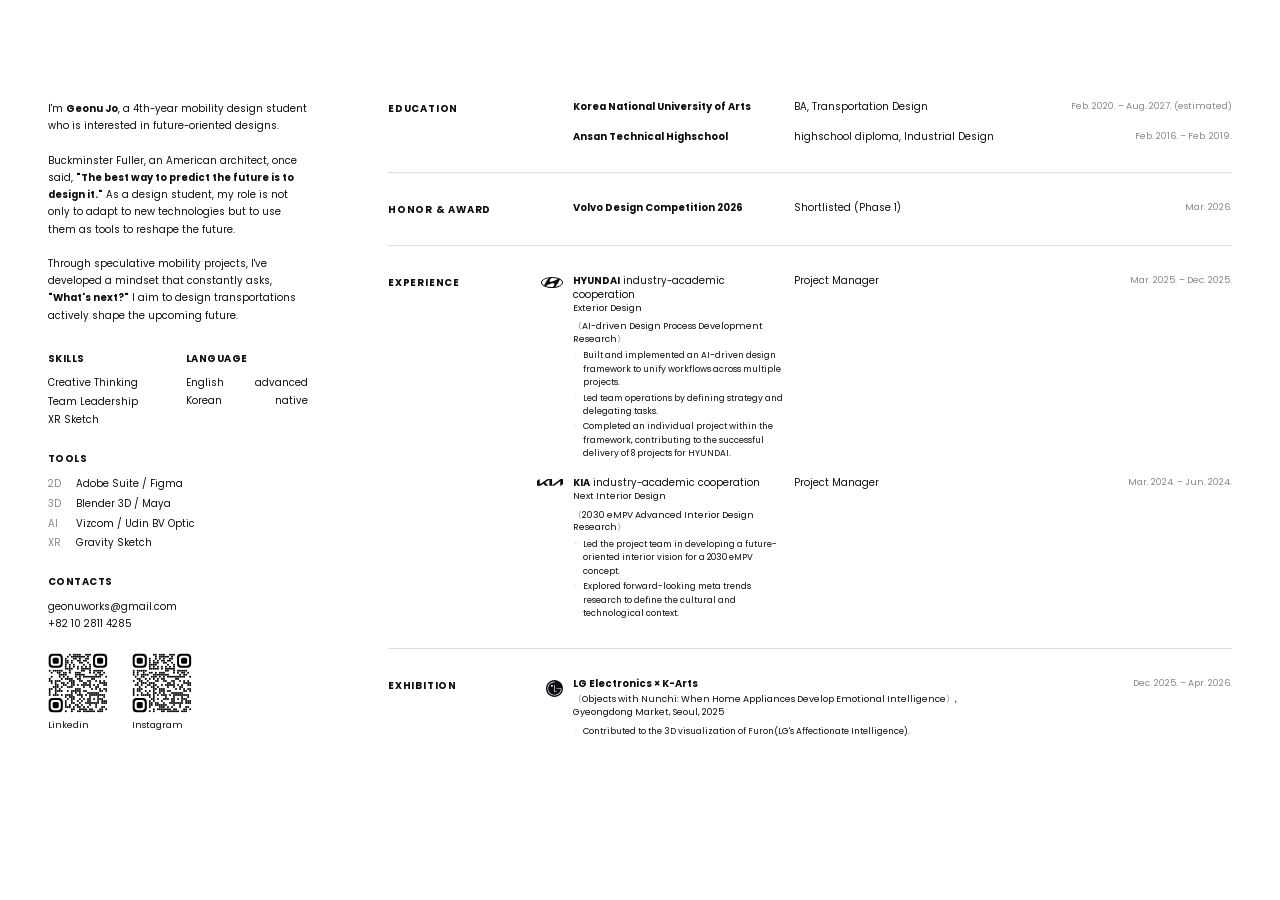
==== about.html @ 4ee17f8f "update" ====
<!DOCTYPE html>
<html lang="en">
<head>
  <meta charset="UTF-8" />
  <meta name="viewport" content="width=device-width, initial-scale=1.0" />
  <title>Geonu Jo — About</title>
  <style>
    @font-face { font-family:'Poppins'; src:url('source/fonts/Poppins-Regular.ttf') format('truetype'); font-weight:400; }
    @font-face { font-family:'Poppins'; src:url('source/fonts/Poppins-Medium.ttf') format('truetype'); font-weight:500; }
    @font-face { font-family:'Poppins'; src:url('source/fonts/Poppins-Bold.ttf') format('truetype'); font-weight:700; }

    *, *::before, *::after { box-sizing:border-box; margin:0; padding:0; }

    /* Responsive base font ─ matches index.html scaling */
    html { font-size: clamp(12px, 0.9vw, 15px); }

    body {
      font-family:'Poppins', sans-serif;
      font-weight:400;
      background:#ffffff;
      color:#0D0D11;
    }

    /* ── BODY LAYOUT ── */
    .body-layout {
      display:grid;
      grid-template-columns: 300px 1fr;
      padding:100px 48px 48px;
    }

    /* ── LEFT COLUMN ── */
    .left-col { padding-right:40px; }

    /* 기준 크기(0.82rem)로 통일 */
    .bio {
      font-size:0.82rem; 
      line-height:1.75;
      color:#0D0D11;
      margin-bottom:28px;
    }
    .bio strong { font-weight:700; }
    .bio em { font-style:normal; font-weight:700; }

    .skills-lang {
      display:grid;
      grid-template-columns:1fr 1fr;
      gap:0 16px;
      margin-bottom:24px;
    }

    /* [좌측 카테고리] 기준 크기(0.82rem)로 통일 */
    .left-section-label {
      font-size:0.82rem;
      font-weight:700;
      letter-spacing:0.05em;
      color:#0D0D11;
      margin-bottom:10px;
    }

    /* [좌측 항목들] 기준 크기(0.82rem)로 통일 */
    .skill-list { list-style:none; display:flex; flex-direction:column; gap:4px; }
    .skill-list li { font-size:0.82rem; color:#0D0D11; line-height:1.5; }

    .lang-list { list-style:none; display:flex; flex-direction:column; gap:4px; }
    .lang-row { display:flex; justify-content:space-between; align-items:baseline; font-size:0.82rem; }
    .lang-row span:first-child { color:#0D0D11; }
    .lang-row span:last-child  { color:#0D0D11; }

    .tools-section { margin-bottom:24px; }
    .tools-grid { display:flex; flex-direction:column; gap:4px; }
    .tools-row { display:grid; grid-template-columns:28px 1fr; font-size:0.82rem; line-height:1.6; }
    .tools-row .tool-key { color:#878788; font-weight:400; }
    .tools-row span:last-child { color:#0D0D11; }

    .contact-section { margin-bottom:20px; }
    .contact-section p { font-size:0.82rem; color:#0D0D11; line-height:1.7; }
    .contact-section a { color:#0D0D11; text-decoration:none; }

    /* QR codes ─ responsive size via em so they scale with font */
    .qr-section { display:flex; gap:24px; margin-top:8px; }
    .qr-item { display:flex; flex-direction:column; align-items:flex-start; gap:6px; }
    .qr-item span { font-size:0.75rem; color:#0D0D11; }
    .qr-item img {
      width: 5rem;
      height: 5rem;
      display:block;
    }

    /* ── RIGHT COLUMN ── */
    .right-col {
      padding-left:40px;
      display:grid;
      grid-template-columns: 140px 40px 1fr 1fr 1fr; 
      column-gap:0;
      align-content:start;
    }

    /* each section spans all 5 cols */
    .cv-section {
      grid-column: 1 / 6;
      display:grid;
      grid-template-columns: subgrid;
      padding:28px 0;
      border-top:1px solid #e0e0e0;
      align-items:start;
      column-gap:10px;
    }
    .cv-section:first-child { padding-top:0; border-top:none; }

    /* [우측 카테고리] 기준 크기(0.82rem)로 통일 */
    .cv-section-label {
      grid-column:1;
      font-size:0.82rem;
      font-weight:700;
      letter-spacing:0.08em;
      color:#0D0D11;
      text-transform:uppercase;
      padding-top:2px;
    }

    /* section body spans cols 2-5 */
    .cv-section-body {
      grid-column: 2 / 6;
      display:grid;
      grid-template-columns: subgrid;
      row-gap:16px;
      align-items:start;
    }

    /* each entry spans all 4 cols of section-body (cols 2-5) */
    .cv-entry,
    .exp-entry,
    .exhibit-entry {
      grid-column: 1 / 5;
      display:grid;
      grid-template-columns: subgrid;
      align-items:start;
    }

    /* col 1 of body (=col 2 page): logo cell, right-aligned, 40px */
    .logo-cell {
      grid-column:1;
      display:flex;
      justify-content:flex-end;
      align-items:flex-start;
      padding-top:3px;
    }
    .logo-cell img { display:block; height:auto; }
    .logo-hyundai { width:1.8rem; }
    .logo-kia     { width:2.2rem; }
    .logo-lg      { width:1.4rem; }

    /* education/award: no logo → empty spacer in col1 */
    .cv-entry-spacer { grid-column:1; }

    /* col 2 of body (=col 3 page): institution/name */
    .cv-entry-body { grid-column:2; }
    .exp-body      { grid-column:2; }
    .exhibit-entry .exhibit-body { grid-column:2 / 4; }
    
    /* EDUCATION 및 AWARD 기관명 크기 기준(0.82rem) 통일 */
    .cv-entry-institution { font-size:0.82rem; font-weight:700; color:#0D0D11; line-height:1.4; }

    /* col 3 of body (=col 4 page): role/result */
    .cv-entry-col3 { grid-column:3; }
    /* 전공 및 수상내역 역할 크기 기준(0.82rem) 통일 */
    .cv-entry-role { grid-column:3; font-size:0.82rem; font-weight:400; color:#0D0D11; }

    /* col 4 of body (=col 5 page): date, right-aligned ─ 기존 유지 */
    .cv-entry-date { grid-column:4; font-size:0.75rem; color:#878788; text-align:right; white-space:nowrap; }

    /* HYUNDAI, KIA 타이틀 영역 크기 기존(0.82rem) 유지 */
    .exp-org { font-size:0.82rem; font-weight:400; color:#0D0D11; line-height:1.4; }
    
    /* 프로젝트 상세 정보 및 불릿 크기 원본 그대로 고정 (0.75rem, 0.72rem) */
    .exp-org .sub     { font-weight:400; font-size:0.75rem; color:#0D0D11; display:block; }
    .exp-org .project { font-size:0.75rem; font-weight:400; color:#0D0D11; display:block; margin-top:6px; }

    .exp-bullets { margin-top:4px; list-style:none; display:flex; flex-direction:column; gap:2px; }
    .exp-bullets li {
      font-size:0.72rem; color:#0D0D11; line-height:1.55;
      padding-left:10px; position:relative;
    }
    .exp-bullets li::before { content:'·'; position:absolute; left:2px; color:#878788; }

    /* Exhibition: 타이틀 및 기존 불릿 크기 원본 그대로 고정 */
    .exhibit-body .title    { font-size:0.82rem; font-weight:700; color:#0D0D11; }
    .exhibit-body .subtitle { font-size:0.75rem; color:#0D0D11; margin-top:2px; }
    .exhibit-body .bullet {
      font-size:0.72rem; color:#0D0D11; margin-top:6px;
      padding-left:10px; position:relative; line-height:1.55;
    }
    .exhibit-body .bullet::before { content:'·'; position:absolute; left:2px; color:#878788; }


    /* ── 모바일 가로/세로 레이아웃 변형 분기 ── */
    @media (max-width: 768px), (max-width: 915px) and (orientation: landscape) {
      /* ★ 수정: 상단 헤더 공간 확보를 위해 탑 패딩을 120px로 확장 */
      .body-layout {
        display: flex;
        flex-direction: column;
        padding: 120px 24px 40px;
      }
      
      .left-col {
        display: contents; 
      }
      
      .right-col {
        padding-left: 0;
        display: flex;
        flex-direction: column;
      }
      .cv-section {
        display: flex;
        flex-direction: column;
        padding: 20px 0;
        gap: 12px;
      }
      .cv-section-body {
        display: flex;
        flex-direction: column;
        gap: 20px;
      }
      .cv-entry, .exp-entry, .exhibit-entry {
        display: flex;
        flex-direction: column;
        gap: 4px;
        position: relative;
      }
      .logo-cell {
        justify-content: flex-start;
        padding-top: 0;
        margin-bottom: 4px;
      }
      .cv-entry-date {
        position: static;
        text-align: left;
        margin-top: 2px;
      }

      .bio { order: 1; margin-bottom: 24px; }
      .right-col { order: 2; } 
      
      .skills-lang { order: 3; margin-top: 32px; border-top: 1px solid #e0e0e0; padding-top: 24px; }
      .tools-section { order: 4; margin-top: 16px; }
      .contact-section { order: 5; margin-top: 16px; }
      .qr-section { order: 6; margin-top: 8px; margin-bottom: 20px; }
    }
  </style>
</head>
<body>

  <div class="body-layout">

    <aside class="left-col">

      <div class="bio">
        <p>I'm <strong>Geonu Jo</strong>, a 4th-year mobility design student who is interested in future-oriented designs.</p>
        <br>
        <p>Buckminster Fuller, an American architect, once said, <em>"The best way to predict the future is to design it."</em> As a design student, my role is not only to adapt to new technologies but to use them as tools to reshape the future.</p>
        <br>
        <p>Through speculative mobility projects, I've developed a mindset that constantly asks, <em>"What's next?"</em> I aim to design transportations actively shape the upcoming future.</p>
      </div>

      <div class="skills-lang">
        <div>
          <div class="left-section-label">SKILLS</div>
          <ul class="skill-list">
            <li>Creative Thinking</li>
            <li>Team Leadership</li>
            <li>XR Sketch</li>
          </ul>
        </div>
        <div>
          <div class="left-section-label">LANGUAGE</div>
          <ul class="lang-list">
            <li class="lang-row"><span>English</span><span>advanced</span></li>
            <li class="lang-row"><span>Korean</span><span>native</span></li>
          </ul>
        </div>
      </div>

      <div class="tools-section">
        <div class="left-section-label">TOOLS</div>
        <div class="tools-grid">
          <div class="tools-row"><span class="tool-key">2D</span><span>Adobe Suite / Figma</span></div>
          <div class="tools-row"><span class="tool-key">3D</span><span>Blender 3D / Maya</span></div>
          <div class="tools-row"><span class="tool-key">AI</span><span>Vizcom / Udin BV Optic</span></div>
          <div class="tools-row"><span class="tool-key">XR</span><span>Gravity Sketch</span></div>
        </div>
      </div>

      <div class="contact-section">
        <div class="left-section-label">CONTACTS</div>
        <p><a href="mailto:geonuworks@gmail.com">geonuworks@gmail.com</a></p>
        <p>+82 10 2811 4285</p>
      </div>

      <div class="qr-section">
        <div class="qr-item">
          <img src="source/icons/qr_linkedin.svg" alt="LinkedIn QR" />
          <span>Linkedin</span>
        </div>
        <div class="qr-item">
          <img src="source/icons/qr_instagram.svg" alt="Instagram QR" />
          <span>Instagram</span>
        </div>
      </div>

    </aside>

    <main class="right-col">

      <div class="cv-section">
        <div class="cv-section-label">EDUCATION</div>
        <div class="cv-section-body">
          <div class="cv-entry">
            <div class="cv-entry-spacer"></div>
            <div class="cv-entry-body">
              <div class="cv-entry-institution">Korea National University of Arts</div>
            </div>
            <div class="cv-entry-col3" style="font-size:0.82rem;font-weight:400;color:#0D0D11;">BA, Transportation Design</div>
            <div class="cv-entry-date">Feb. 2020. – Aug. 2027. (estimated)</div>
          </div>
          <div class="cv-entry">
            <div class="cv-entry-spacer"></div>
            <div class="cv-entry-body">
              <div class="cv-entry-institution">Ansan Technical Highschool</div>
            </div>
            <div class="cv-entry-col3" style="font-size:0.82rem;font-weight:400;color:#0D0D11;">highschool diploma, Industrial Design</div>
            <div class="cv-entry-date">Feb. 2016. – Feb. 2019.</div>
          </div>
        </div>
      </div>

      <div class="cv-section">
        <div class="cv-section-label">HONOR &amp; AWARD</div>
        <div class="cv-section-body">
          <div class="cv-entry">
            <div class="cv-entry-spacer"></div>
            <div class="cv-entry-body">
              <div class="cv-entry-institution">Volvo Design Competition 2026</div>
            </div>
            <div class="cv-entry-col3" style="font-size:0.82rem;font-weight:400;color:#0D0D11;">Shortlisted (Phase 1)</div>
            <div class="cv-entry-date">Mar. 2026.</div>
          </div>
        </div>
      </div>

      <div class="cv-section">
        <div class="cv-section-label">EXPERIENCE</div>
        <div class="cv-section-body">

          <div class="exp-entry">
            <div class="logo-cell">
              <img class="logo-hyundai" src="source/icons/logo_hyundai.svg" alt="Hyundai" />
            </div>
            <div class="exp-body">
              <div class="exp-org">
                <strong>HYUNDAI</strong> industry-academic cooperation
                <span class="sub">Exterior Design</span>
                <span class="project">〈AI-driven Design Process Development Research〉</span>
              </div>
              <ul class="exp-bullets">
                <li>Built and implemented an AI-driven design framework to unify workflows across multiple projects.</li>
                <li>Led team operations by defining strategy and delegating tasks.</li>
                <li>Completed an individual project within the framework, contributing to the successful delivery of 8 projects for HYUNDAI.</li>
              </ul>
            </div>
            <div class="cv-entry-role">Project Manager</div>
            <div class="cv-entry-date">Mar. 2025. – Dec. 2025.</div>
          </div>

          <div class="exp-entry">
            <div class="logo-cell">
              <img class="logo-kia" src="source/icons/logo_kia.svg" alt="KIA" />
            </div>
            <div class="exp-body">
              <div class="exp-org">
                <strong>KIA</strong> industry-academic cooperation
                <span class="sub">Next Interior Design</span>
                <span class="project">〈2030 eMPV Advanced Interior Design Research〉</span>
              </div>
              <ul class="exp-bullets">
                <li>Led the project team in developing a future-oriented interior vision for a 2030 eMPV concept.</li>
                <li>Explored forward-looking meta trends research to define the cultural and technological context.</li>
              </ul>
            </div>
            <div class="cv-entry-role">Project Manager</div>
            <div class="cv-entry-date">Mar. 2024. – Jun. 2024.</div>
          </div>

        </div>
      </div>

      <div class="cv-section">
        <div class="cv-section-label">EXHIBITION</div>
        <div class="cv-section-body">
          <div class="exhibit-entry">
            <div class="logo-cell">
              <img class="logo-lg" src="source/icons/logo_lg.svg" alt="LG" />
            </div>
            <div class="exhibit-body">
              <div class="title">LG Electronics × K-Arts</div>
              <div class="subtitle">〈Objects with Nunchi: When Home Appliances Develop Emotional Intelligence〉,<br>Gyeongdong Market, Seoul, 2025</div>
              <div class="bullet">Contributed to the 3D visualization of Furon(LG's Affectionate Intelligence).</div>
            </div>
            <div class="cv-entry-date">Dec. 2025. – Apr. 2026.</div>
          </div>
        </div>
      </div>

    </main>
  </div>

<script>
(function() {
  let wheelAccum = 0, wheelTimer = null;
  const THRESHOLD = 50;
  window.addEventListener('wheel', (e) => {
    if (window.innerWidth <= 768) return; 
    const el = document.documentElement;
    const atTop    = el.scrollTop <= 0;
    const atBottom = el.scrollTop + el.clientHeight >= el.scrollHeight - 4;
    wheelAccum += e.deltaY;
    clearTimeout(wheelTimer);
    wheelTimer = setTimeout(() => { wheelAccum = 0; }, 200);
    if (Math.abs(wheelAccum) < THRESHOLD) return;
    const dir = wheelAccum > 0 ? 1 : -1;
    wheelAccum = 0;
    if (dir < 0 && atTop)    window.parent.postMessage('scroll-up-edge',   '*');
    if (dir > 0 && atBottom) window.parent.postMessage('scroll-down-edge', '*');
  }, { passive: true });
})();
</script>
</body>
</html>
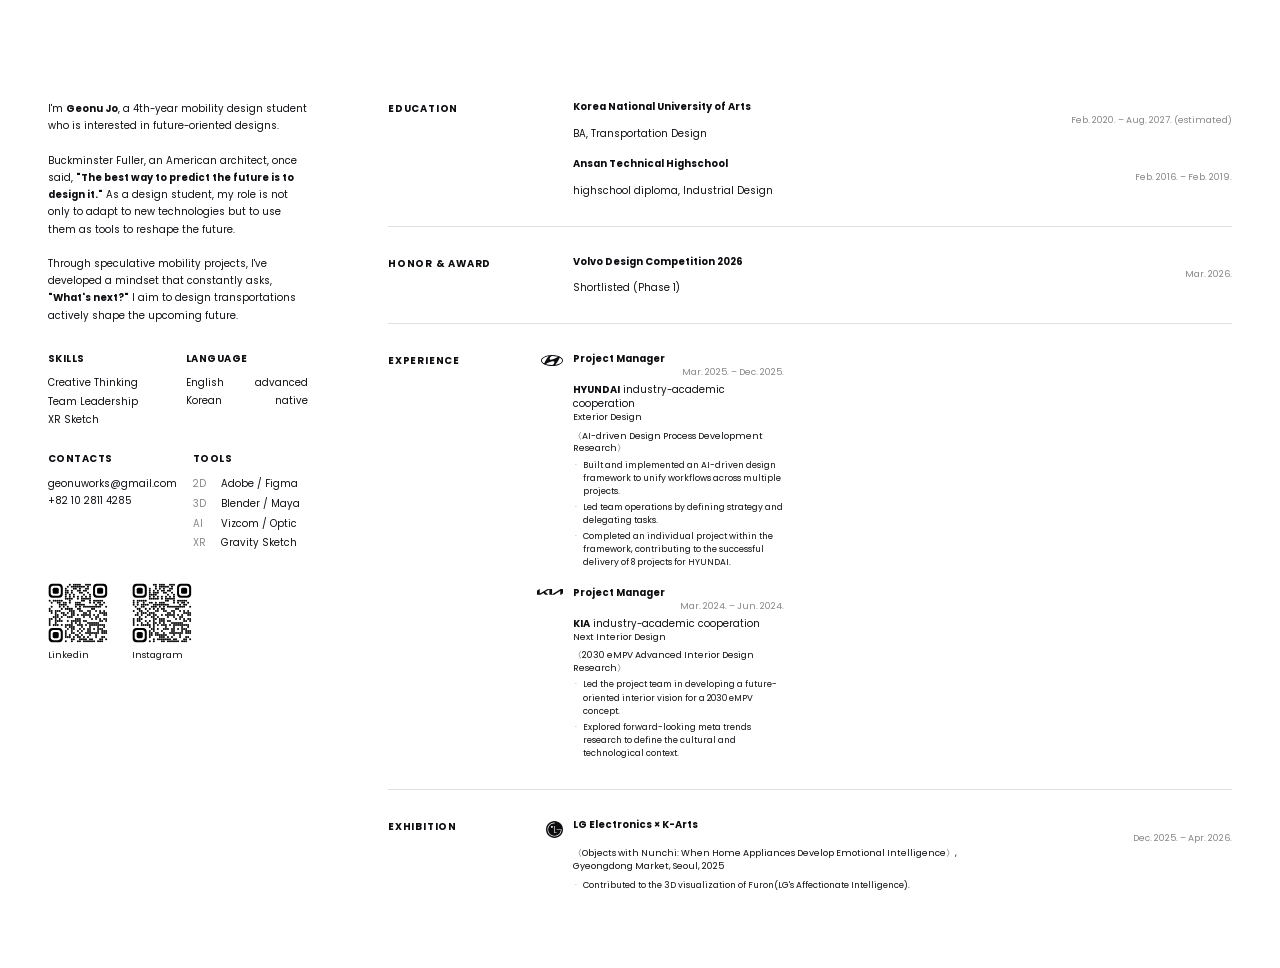
==== commit ae4d25e4: "update" ====
--- a/about.html
+++ b/about.html
@@ -9,10 +9,14 @@
     @font-face { font-family:'Poppins'; src:url('source/fonts/Poppins-Medium.ttf') format('truetype'); font-weight:500; }
     @font-face { font-family:'Poppins'; src:url('source/fonts/Poppins-Bold.ttf') format('truetype'); font-weight:700; }
 
+    /* ★ 가로모드 글씨 크기 이상 현상 방지 (세로모드와 완전히 같게 유지) */
+    html { 
+      font-size: clamp(12px, 0.9vw, 15px); 
+      -webkit-text-size-adjust: 100%;
+      text-size-adjust: 100%;
+    }
+
     *, *::before, *::after { box-sizing:border-box; margin:0; padding:0; }
-
-    /* Responsive base font ─ matches index.html scaling */
-    html { font-size: clamp(12px, 0.9vw, 15px); }
 
     body {
       font-family:'Poppins', sans-serif;
@@ -31,7 +35,6 @@
     /* ── LEFT COLUMN ── */
     .left-col { padding-right:40px; }
 
-    /* 기준 크기(0.82rem)로 통일 */
     .bio {
       font-size:0.82rem; 
       line-height:1.75;
@@ -41,6 +44,7 @@
     .bio strong { font-weight:700; }
     .bio em { font-style:normal; font-weight:700; }
 
+    /* SKILLS & LANGUAGE 디자인 */
     .skills-lang {
       display:grid;
       grid-template-columns:1fr 1fr;
@@ -48,7 +52,13 @@
       margin-bottom:24px;
     }
 
-    /* [좌측 카테고리] 기준 크기(0.82rem)로 통일 */
+    /* ★ 추가: TOOLS & CONTACTS 나란히 배치용 그리드 */
+    .tools-contacts-container {
+      display: grid;
+      grid-template-columns: 1fr 1fr;
+      gap: 0 16px;
+    }
+
     .left-section-label {
       font-size:0.82rem;
       font-weight:700;
@@ -57,14 +67,11 @@
       margin-bottom:10px;
     }
 
-    /* [좌측 항목들] 기준 크기(0.82rem)로 통일 */
     .skill-list { list-style:none; display:flex; flex-direction:column; gap:4px; }
     .skill-list li { font-size:0.82rem; color:#0D0D11; line-height:1.5; }
 
     .lang-list { list-style:none; display:flex; flex-direction:column; gap:4px; }
     .lang-row { display:flex; justify-content:space-between; align-items:baseline; font-size:0.82rem; }
-    .lang-row span:first-child { color:#0D0D11; }
-    .lang-row span:last-child  { color:#0D0D11; }
 
     .tools-section { margin-bottom:24px; }
     .tools-grid { display:flex; flex-direction:column; gap:4px; }
@@ -76,15 +83,10 @@
     .contact-section p { font-size:0.82rem; color:#0D0D11; line-height:1.7; }
     .contact-section a { color:#0D0D11; text-decoration:none; }
 
-    /* QR codes ─ responsive size via em so they scale with font */
     .qr-section { display:flex; gap:24px; margin-top:8px; }
     .qr-item { display:flex; flex-direction:column; align-items:flex-start; gap:6px; }
     .qr-item span { font-size:0.75rem; color:#0D0D11; }
-    .qr-item img {
-      width: 5rem;
-      height: 5rem;
-      display:block;
-    }
+    .qr-item img { width: 5rem; height: 5rem; display:block; }
 
     /* ── RIGHT COLUMN ── */
     .right-col {
@@ -95,7 +97,6 @@
       align-content:start;
     }
 
-    /* each section spans all 5 cols */
     .cv-section {
       grid-column: 1 / 6;
       display:grid;
@@ -107,7 +108,6 @@
     }
     .cv-section:first-child { padding-top:0; border-top:none; }
 
-    /* [우측 카테고리] 기준 크기(0.82rem)로 통일 */
     .cv-section-label {
       grid-column:1;
       font-size:0.82rem;
@@ -118,7 +118,6 @@
       padding-top:2px;
     }
 
-    /* section body spans cols 2-5 */
     .cv-section-body {
       grid-column: 2 / 6;
       display:grid;
@@ -127,7 +126,6 @@
       align-items:start;
     }
 
-    /* each entry spans all 4 cols of section-body (cols 2-5) */
     .cv-entry,
     .exp-entry,
     .exhibit-entry {
@@ -137,7 +135,6 @@
       align-items:start;
     }
 
-    /* col 1 of body (=col 2 page): logo cell, right-aligned, 40px */
     .logo-cell {
       grid-column:1;
       display:flex;
@@ -150,29 +147,19 @@
     .logo-kia     { width:2.2rem; }
     .logo-lg      { width:1.4rem; }
 
-    /* education/award: no logo → empty spacer in col1 */
     .cv-entry-spacer { grid-column:1; }
 
-    /* col 2 of body (=col 3 page): institution/name */
+    /* 각 아이템 내 텍스트 컨테이너 */
     .cv-entry-body { grid-column:2; }
     .exp-body      { grid-column:2; }
     .exhibit-entry .exhibit-body { grid-column:2 / 4; }
     
-    /* EDUCATION 및 AWARD 기관명 크기 기준(0.82rem) 통일 */
     .cv-entry-institution { font-size:0.82rem; font-weight:700; color:#0D0D11; line-height:1.4; }
-
-    /* col 3 of body (=col 4 page): role/result */
     .cv-entry-col3 { grid-column:3; }
-    /* 전공 및 수상내역 역할 크기 기준(0.82rem) 통일 */
     .cv-entry-role { grid-column:3; font-size:0.82rem; font-weight:400; color:#0D0D11; }
-
-    /* col 4 of body (=col 5 page): date, right-aligned ─ 기존 유지 */
     .cv-entry-date { grid-column:4; font-size:0.75rem; color:#878788; text-align:right; white-space:nowrap; }
 
-    /* HYUNDAI, KIA 타이틀 영역 크기 기존(0.82rem) 유지 */
     .exp-org { font-size:0.82rem; font-weight:400; color:#0D0D11; line-height:1.4; }
-    
-    /* 프로젝트 상세 정보 및 불릿 크기 원본 그대로 고정 (0.75rem, 0.72rem) */
     .exp-org .sub     { font-weight:400; font-size:0.75rem; color:#0D0D11; display:block; }
     .exp-org .project { font-size:0.75rem; font-weight:400; color:#0D0D11; display:block; margin-top:6px; }
 
@@ -183,7 +170,6 @@
     }
     .exp-bullets li::before { content:'·'; position:absolute; left:2px; color:#878788; }
 
-    /* Exhibition: 타이틀 및 기존 불릿 크기 원본 그대로 고정 */
     .exhibit-body .title    { font-size:0.82rem; font-weight:700; color:#0D0D11; }
     .exhibit-body .subtitle { font-size:0.75rem; color:#0D0D11; margin-top:2px; }
     .exhibit-body .bullet {
@@ -192,10 +178,10 @@
     }
     .exhibit-body .bullet::before { content:'·'; position:absolute; left:2px; color:#878788; }
 
-
-    /* ── 모바일 가로/세로 레이아웃 변형 분기 ── */
+    /* ═══════════════════════════════
+       📱 모바일 공통 최적화 레이아웃
+    ═══════════════════════════════ */
     @media (max-width: 768px), (max-width: 915px) and (orientation: landscape) {
-      /* ★ 수정: 상단 헤더 공간 확보를 위해 탑 패딩을 120px로 확장 */
       .body-layout {
         display: flex;
         flex-direction: column;
@@ -211,41 +197,79 @@
         display: flex;
         flex-direction: column;
       }
+      
       .cv-section {
         display: flex;
         flex-direction: column;
         padding: 20px 0;
         gap: 12px;
       }
+      
       .cv-section-body {
         display: flex;
         flex-direction: column;
-        gap: 20px;
-      }
+        gap: 24px;
+      }
+
+      /* ★ 요구사항 반영: 모바일에서 정보 헤더 타이틀들을 2단 분할 구조로 변환 */
+      .mobile-split-header {
+        display: flex !important;
+        flex-direction: row !important;
+        justify-content: space-between !important;
+        align-items: baseline !important;
+        width: 100%;
+      }
+      
       .cv-entry, .exp-entry, .exhibit-entry {
         display: flex;
         flex-direction: column;
-        gap: 4px;
+        gap: 6px;
         position: relative;
-      }
+        width: 100%;
+      }
+
       .logo-cell {
         justify-content: flex-start;
         padding-top: 0;
-        margin-bottom: 4px;
-      }
+        margin-bottom: 0px;
+      }
+
+      /* 우측 정렬 날짜 스타일 지정 */
       .cv-entry-date {
         position: static;
-        text-align: left;
-        margin-top: 2px;
-      }
-
+        text-align: right;
+        font-size: 0.75rem;
+        color: #878788;
+        white-space: nowrap;
+      }
+
+      /* 모바일 전용 순서 정렬 */
       .bio { order: 1; margin-bottom: 24px; }
       .right-col { order: 2; } 
       
-      .skills-lang { order: 3; margin-top: 32px; border-top: 1px solid #e0e0e0; padding-top: 24px; }
-      .tools-section { order: 4; margin-top: 16px; }
-      .contact-section { order: 5; margin-top: 16px; }
-      .qr-section { order: 6; margin-top: 8px; margin-bottom: 20px; }
+      .skills-lang { order: 3; margin-top: 32px; border-top: 1px solid #e0e0e0; padding-top: 24px; margin-bottom: 16px; }
+      
+      /* ★ 요구사항 반영: CONTACTS 좌측, TOOLS 우측 나란히 배치 */
+      .tools-contacts-container { 
+        order: 4; 
+        margin-top: 0px;
+      }
+      .contact-section { order: 1; margin-bottom: 0; }
+      .tools-section { order: 2; margin-bottom: 0; }
+      
+      .qr-section { order: 5; margin-top: 24px; margin-bottom: 20px; }
+    }
+
+    /* ═══════════════════════════════
+       🍏 아이폰 주소창 가림 방지 가로 모드 전용 세부 조정
+    ═══════════════════════════════ */
+    @media (max-width: 915px) and (orientation: landscape) {
+      .body-layout {
+        padding: 96px 24px 40px; /* 가로 모드 시 상단 주소창 밀림 방지 헤더 안전망 확보 */
+        min-height: 100svh; /* 주소창 크기를 제외한 실제 브라우저 가시 영역 맞춤 */
+      }
+      .bio { margin-bottom: 16px; }
+      .cv-section { padding: 14px 0; }
     }
   </style>
 </head>
@@ -281,20 +305,24 @@
         </div>
       </div>
 
-      <div class="tools-section">
-        <div class="left-section-label">TOOLS</div>
-        <div class="tools-grid">
-          <div class="tools-row"><span class="tool-key">2D</span><span>Adobe Suite / Figma</span></div>
-          <div class="tools-row"><span class="tool-key">3D</span><span>Blender 3D / Maya</span></div>
-          <div class="tools-row"><span class="tool-key">AI</span><span>Vizcom / Udin BV Optic</span></div>
-          <div class="tools-row"><span class="tool-key">XR</span><span>Gravity Sketch</span></div>
-        </div>
-      </div>
-
-      <div class="contact-section">
-        <div class="left-section-label">CONTACTS</div>
-        <p><a href="mailto:geonuworks@gmail.com">geonuworks@gmail.com</a></p>
-        <p>+82 10 2811 4285</p>
+      <div class="tools-contacts-container">
+        
+        <div class="contact-section">
+          <div class="left-section-label">CONTACTS</div>
+          <p><a href="mailto:geonuworks@gmail.com">geonuworks@gmail.com</a></p>
+          <p>+82 10 2811 4285</p>
+        </div>
+
+        <div class="tools-section">
+          <div class="left-section-label">TOOLS</div>
+          <div class="tools-grid">
+            <div class="tools-row"><span class="tool-key">2D</span><span>Adobe / Figma</span></div>
+            <div class="tools-row"><span class="tool-key">3D</span><span>Blender / Maya</span></div>
+            <div class="tools-row"><span class="tool-key">AI</span><span>Vizcom / Optic</span></div>
+            <div class="tools-row"><span class="tool-key">XR</span><span>Gravity Sketch</span></div>
+          </div>
+        </div>
+
       </div>
 
       <div class="qr-section">
@@ -315,22 +343,25 @@
       <div class="cv-section">
         <div class="cv-section-label">EDUCATION</div>
         <div class="cv-section-body">
+          
           <div class="cv-entry">
             <div class="cv-entry-spacer"></div>
-            <div class="cv-entry-body">
+            <div class="cv-entry-body mobile-split-header" style="grid-column: 2 / 5;">
               <div class="cv-entry-institution">Korea National University of Arts</div>
-            </div>
-            <div class="cv-entry-col3" style="font-size:0.82rem;font-weight:400;color:#0D0D11;">BA, Transportation Design</div>
-            <div class="cv-entry-date">Feb. 2020. – Aug. 2027. (estimated)</div>
-          </div>
+              <div class="cv-entry-date">Feb. 2020. – Aug. 2027. (estimated)</div>
+            </div>
+            <div class="cv-entry-col3" style="font-size:0.82rem;font-weight:400;color:#0D0D11;grid-column: 2 / 5;">BA, Transportation Design</div>
+          </div>
+
           <div class="cv-entry">
             <div class="cv-entry-spacer"></div>
-            <div class="cv-entry-body">
+            <div class="cv-entry-body mobile-split-header" style="grid-column: 2 / 5;">
               <div class="cv-entry-institution">Ansan Technical Highschool</div>
-            </div>
-            <div class="cv-entry-col3" style="font-size:0.82rem;font-weight:400;color:#0D0D11;">highschool diploma, Industrial Design</div>
-            <div class="cv-entry-date">Feb. 2016. – Feb. 2019.</div>
-          </div>
+              <div class="cv-entry-date">Feb. 2016. – Feb. 2019.</div>
+            </div>
+            <div class="cv-entry-col3" style="font-size:0.82rem;font-weight:400;color:#0D0D11;grid-column: 2 / 5;">highschool diploma, Industrial Design</div>
+          </div>
+
         </div>
       </div>
 
@@ -339,11 +370,11 @@
         <div class="cv-section-body">
           <div class="cv-entry">
             <div class="cv-entry-spacer"></div>
-            <div class="cv-entry-body">
+            <div class="cv-entry-body mobile-split-header" style="grid-column: 2 / 5;">
               <div class="cv-entry-institution">Volvo Design Competition 2026</div>
-            </div>
-            <div class="cv-entry-col3" style="font-size:0.82rem;font-weight:400;color:#0D0D11;">Shortlisted (Phase 1)</div>
-            <div class="cv-entry-date">Mar. 2026.</div>
+              <div class="cv-entry-date">Mar. 2026.</div>
+            </div>
+            <div class="cv-entry-role" style="grid-column: 2 / 5;">Shortlisted (Phase 1)</div>
           </div>
         </div>
       </div>
@@ -357,7 +388,11 @@
               <img class="logo-hyundai" src="source/icons/logo_hyundai.svg" alt="Hyundai" />
             </div>
             <div class="exp-body">
-              <div class="exp-org">
+              <div class="mobile-split-header">
+                <div class="cv-entry-role" style="font-weight:700; color:#0D0D11;">Project Manager</div>
+                <div class="cv-entry-date">Mar. 2025. – Dec. 2025.</div>
+              </div>
+              <div class="exp-org" style="margin-top: 4px;">
                 <strong>HYUNDAI</strong> industry-academic cooperation
                 <span class="sub">Exterior Design</span>
                 <span class="project">〈AI-driven Design Process Development Research〉</span>
@@ -368,8 +403,6 @@
                 <li>Completed an individual project within the framework, contributing to the successful delivery of 8 projects for HYUNDAI.</li>
               </ul>
             </div>
-            <div class="cv-entry-role">Project Manager</div>
-            <div class="cv-entry-date">Mar. 2025. – Dec. 2025.</div>
           </div>
 
           <div class="exp-entry">
@@ -377,7 +410,11 @@
               <img class="logo-kia" src="source/icons/logo_kia.svg" alt="KIA" />
             </div>
             <div class="exp-body">
-              <div class="exp-org">
+              <div class="mobile-split-header">
+                <div class="cv-entry-role" style="font-weight:700; color:#0D0D11;">Project Manager</div>
+                <div class="cv-entry-date">Mar. 2024. – Jun. 2024.</div>
+              </div>
+              <div class="exp-org" style="margin-top: 4px;">
                 <strong>KIA</strong> industry-academic cooperation
                 <span class="sub">Next Interior Design</span>
                 <span class="project">〈2030 eMPV Advanced Interior Design Research〉</span>
@@ -387,8 +424,6 @@
                 <li>Explored forward-looking meta trends research to define the cultural and technological context.</li>
               </ul>
             </div>
-            <div class="cv-entry-role">Project Manager</div>
-            <div class="cv-entry-date">Mar. 2024. – Jun. 2024.</div>
           </div>
 
         </div>
@@ -401,12 +436,14 @@
             <div class="logo-cell">
               <img class="logo-lg" src="source/icons/logo_lg.svg" alt="LG" />
             </div>
-            <div class="exhibit-body">
-              <div class="title">LG Electronics × K-Arts</div>
+            <div class="exhibit-body" style="grid-column: 2 / 5;">
+              <div class="mobile-split-header">
+                <div class="title">LG Electronics × K-Arts</div>
+                <div class="cv-entry-date">Dec. 2025. – Apr. 2026.</div>
+              </div>
               <div class="subtitle">〈Objects with Nunchi: When Home Appliances Develop Emotional Intelligence〉,<br>Gyeongdong Market, Seoul, 2025</div>
               <div class="bullet">Contributed to the 3D visualization of Furon(LG's Affectionate Intelligence).</div>
             </div>
-            <div class="cv-entry-date">Dec. 2025. – Apr. 2026.</div>
           </div>
         </div>
       </div>
@@ -430,7 +467,7 @@
     const dir = wheelAccum > 0 ? 1 : -1;
     wheelAccum = 0;
     if (dir < 0 && atTop)    window.parent.postMessage('scroll-up-edge',   '*');
-    if (dir > 0 && atBottom) window.parent.postMessage('scroll-down-edge', '*');
+    if (dir > 1 && atBottom) window.parent.postMessage('scroll-down-edge', '*');
   }, { passive: true });
 })();
 </script>
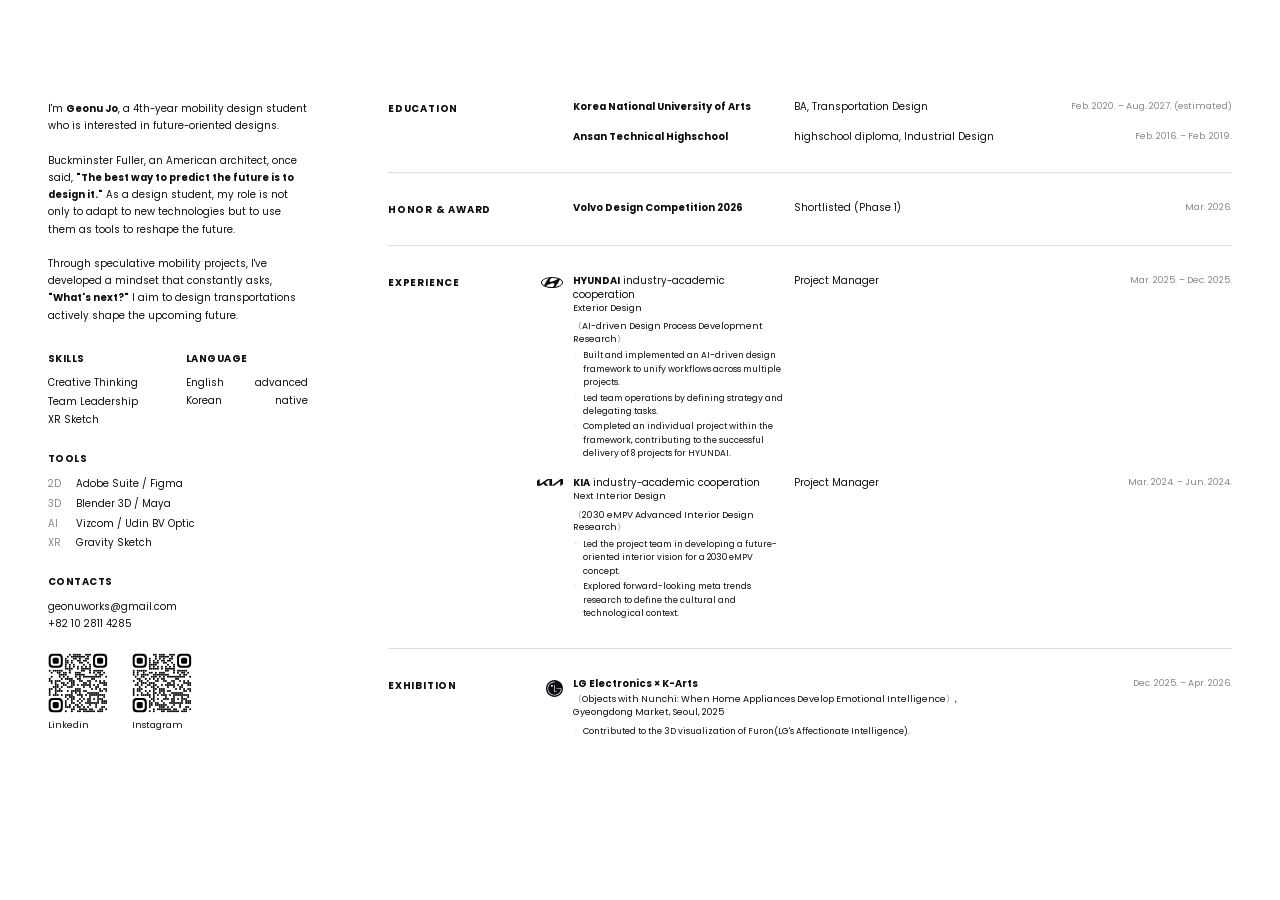
==== commit c180fe00: "update" ====
--- a/about.html
+++ b/about.html
@@ -9,14 +9,14 @@
     @font-face { font-family:'Poppins'; src:url('source/fonts/Poppins-Medium.ttf') format('truetype'); font-weight:500; }
     @font-face { font-family:'Poppins'; src:url('source/fonts/Poppins-Bold.ttf') format('truetype'); font-weight:700; }
 
-    /* ★ 가로모드 글씨 크기 이상 현상 방지 (세로모드와 완전히 같게 유지) */
+    *, *::before, *::after { box-sizing:border-box; margin:0; padding:0; }
+
+    /* Responsive base font ─ matches index.html scaling */
     html { 
       font-size: clamp(12px, 0.9vw, 15px); 
       -webkit-text-size-adjust: 100%;
       text-size-adjust: 100%;
     }
-
-    *, *::before, *::after { box-sizing:border-box; margin:0; padding:0; }
 
     body {
       font-family:'Poppins', sans-serif;
@@ -35,6 +35,7 @@
     /* ── LEFT COLUMN ── */
     .left-col { padding-right:40px; }
 
+    /* 기준 크기(0.82rem)로 통일 */
     .bio {
       font-size:0.82rem; 
       line-height:1.75;
@@ -44,7 +45,6 @@
     .bio strong { font-weight:700; }
     .bio em { font-style:normal; font-weight:700; }
 
-    /* SKILLS & LANGUAGE 디자인 */
     .skills-lang {
       display:grid;
       grid-template-columns:1fr 1fr;
@@ -52,13 +52,7 @@
       margin-bottom:24px;
     }
 
-    /* ★ 추가: TOOLS & CONTACTS 나란히 배치용 그리드 */
-    .tools-contacts-container {
-      display: grid;
-      grid-template-columns: 1fr 1fr;
-      gap: 0 16px;
-    }
-
+    /* [좌측 카테고리] 기준 크기(0.82rem)로 통일 */
     .left-section-label {
       font-size:0.82rem;
       font-weight:700;
@@ -67,11 +61,14 @@
       margin-bottom:10px;
     }
 
+    /* [좌측 항목들] 기준 크기(0.82rem)로 통일 */
     .skill-list { list-style:none; display:flex; flex-direction:column; gap:4px; }
     .skill-list li { font-size:0.82rem; color:#0D0D11; line-height:1.5; }
 
     .lang-list { list-style:none; display:flex; flex-direction:column; gap:4px; }
     .lang-row { display:flex; justify-content:space-between; align-items:baseline; font-size:0.82rem; }
+    .lang-row span:first-child { color:#0D0D11; }
+    .lang-row span:last-child  { color:#0D0D11; }
 
     .tools-section { margin-bottom:24px; }
     .tools-grid { display:flex; flex-direction:column; gap:4px; }
@@ -83,20 +80,26 @@
     .contact-section p { font-size:0.82rem; color:#0D0D11; line-height:1.7; }
     .contact-section a { color:#0D0D11; text-decoration:none; }
 
+    /* QR codes ─ responsive size via em so they scale with font */
     .qr-section { display:flex; gap:24px; margin-top:8px; }
     .qr-item { display:flex; flex-direction:column; align-items:flex-start; gap:6px; }
     .qr-item span { font-size:0.75rem; color:#0D0D11; }
-    .qr-item img { width: 5rem; height: 5rem; display:block; }
+    .qr-item img {
+      width: 5rem;
+      height: 5rem;
+      display:block;
+    }
 
     /* ── RIGHT COLUMN ── */
     .right-col {
       padding-left:40px;
       display:grid;
-      grid-template-columns: 140px 40px 1fr 1fr 1fr; 
+      grid-template-columns: 140px 40px 1fr 1fr 1fr; /* 카테고리 크기에 맞춰 140px로 조절 */
       column-gap:0;
       align-content:start;
     }
 
+    /* each section spans all 5 cols */
     .cv-section {
       grid-column: 1 / 6;
       display:grid;
@@ -108,6 +111,7 @@
     }
     .cv-section:first-child { padding-top:0; border-top:none; }
 
+    /* [우측 카테고리] 기준 크기(0.82rem)로 통일 */
     .cv-section-label {
       grid-column:1;
       font-size:0.82rem;
@@ -118,6 +122,7 @@
       padding-top:2px;
     }
 
+    /* section body spans cols 2-5 */
     .cv-section-body {
       grid-column: 2 / 6;
       display:grid;
@@ -126,6 +131,7 @@
       align-items:start;
     }
 
+    /* each entry spans all 4 cols of section-body (cols 2-5) */
     .cv-entry,
     .exp-entry,
     .exhibit-entry {
@@ -135,6 +141,7 @@
       align-items:start;
     }
 
+    /* col 1 of body (=col 2 page): logo cell, right-aligned, 40px */
     .logo-cell {
       grid-column:1;
       display:flex;
@@ -147,19 +154,29 @@
     .logo-kia     { width:2.2rem; }
     .logo-lg      { width:1.4rem; }
 
+    /* education/award: no logo → empty spacer in col1 */
     .cv-entry-spacer { grid-column:1; }
 
-    /* 각 아이템 내 텍스트 컨테이너 */
+    /* col 2 of body (=col 3 page): institution/name */
     .cv-entry-body { grid-column:2; }
     .exp-body      { grid-column:2; }
     .exhibit-entry .exhibit-body { grid-column:2 / 4; }
     
+    /* EDUCATION 및 AWARD 기관명 크기 기준(0.82rem) 통일 */
     .cv-entry-institution { font-size:0.82rem; font-weight:700; color:#0D0D11; line-height:1.4; }
+
+    /* col 3 of body (=col 4 page): role/result */
     .cv-entry-col3 { grid-column:3; }
+    /* 전공 및 수상내역 역할 크기 기준(0.82rem) 통일 */
     .cv-entry-role { grid-column:3; font-size:0.82rem; font-weight:400; color:#0D0D11; }
+
+    /* col 4 of body (=col 5 page): date, right-aligned ─ 기존 유지 */
     .cv-entry-date { grid-column:4; font-size:0.75rem; color:#878788; text-align:right; white-space:nowrap; }
 
+    /* HYUNDAI, KIA 타이틀 영역 크기 기존(0.82rem) 유지 */
     .exp-org { font-size:0.82rem; font-weight:400; color:#0D0D11; line-height:1.4; }
+    
+    /* ⚠️ 프로젝트 상세 정보 및 불릿 크기 원본 그대로 고정 (0.75rem, 0.72rem) */
     .exp-org .sub     { font-weight:400; font-size:0.75rem; color:#0D0D11; display:block; }
     .exp-org .project { font-size:0.75rem; font-weight:400; color:#0D0D11; display:block; margin-top:6px; }
 
@@ -170,6 +187,8 @@
     }
     .exp-bullets li::before { content:'·'; position:absolute; left:2px; color:#878788; }
 
+    /* Exhibition: 타이틀 및 기존 불릿 크기 원본 그대로 고정 */
+    .exhibit-entry .exhibit-body { grid-column:2/4; }
     .exhibit-body .title    { font-size:0.82rem; font-weight:700; color:#0D0D11; }
     .exhibit-body .subtitle { font-size:0.75rem; color:#0D0D11; margin-top:2px; }
     .exhibit-body .bullet {
@@ -179,97 +198,170 @@
     .exhibit-body .bullet::before { content:'·'; position:absolute; left:2px; color:#878788; }
 
     /* ═══════════════════════════════
-       📱 모바일 공통 최적화 레이아웃
+       📱 모바일 및 가로 모드 최적화 레이아웃 오버라이드
+       (데스크톱 그리드 구조에 절대 오염을 주지 않도록 완벽 분리 격리)
     ═══════════════════════════════ */
     @media (max-width: 768px), (max-width: 915px) and (orientation: landscape) {
       .body-layout {
-        display: flex;
-        flex-direction: column;
-        padding: 120px 24px 40px;
-      }
-      
+        display: flex !important;
+        flex-direction: column !important;
+        padding: 120px 24px 40px !important; /* 상단 헤더 안전 여백 확보 */
+      }
+      
+      /* 모바일 레이아웃 단일 열 유연화 */
+      .left-col, .right-col {
+        padding-right: 0 !important;
+        padding-left: 0 !important;
+        width: 100% !important;
+        display: flex !important;
+        flex-direction: column !important;
+      }
+      
+      .cv-section, .cv-section-body, .cv-entry, .exp-entry, .exhibit-entry {
+        display: flex !important;
+        flex-direction: column !important;
+        width: 100% !important;
+        gap: 8px !important;
+      }
+
+      .cv-section {
+        padding: 20px 0 !important;
+        border-top: 1px solid #e0e0e0 !important;
+      }
+      .cv-section:first-child { border-top: none !important; }
+
+      .logo-cell {
+        justify-content: flex-start !important;
+        padding-top: 0 !important;
+        margin-bottom: 2px !important;
+      }
+
+      /* 💡 유연한 모바일 가로/세로 순서 레이아웃 배치 기법 */
+      .bio { order: 1; margin-bottom: 24px !important; }
+      .right-col { order: 2; }
+      
+      /* 모바일 하단 재배치 타겟 구조 */
+      .skills-lang { 
+        order: 3 !important; 
+        margin-top: 32px !important; 
+        border-top: 1px solid #e0e0e0 !important; 
+        padding-top: 24px !important;
+        margin-bottom: 16px !important;
+      }
+
+      /* CONTACTS(좌측) / TOOLS(우측) 가로 정렬 및 순서 지정 */
+      .tools-section { 
+        order: 5 !important; 
+        width: 50% !important;
+        margin-bottom: 0 !important;
+      }
+      .contact-section { 
+        order: 4 !important; 
+        width: 50% !important;
+        margin-bottom: 0 !important;
+      }
+      
+      /* CONTACTS와 TOOLS를 한 줄에 두기 위한 left-col 하위의 흐름 정돈 */
       .left-col {
-        display: contents; 
-      }
-      
-      .right-col {
-        padding-left: 0;
-        display: flex;
-        flex-direction: column;
-      }
-      
-      .cv-section {
-        display: flex;
-        flex-direction: column;
-        padding: 20px 0;
-        gap: 12px;
-      }
-      
-      .cv-section-body {
-        display: flex;
-        flex-direction: column;
-        gap: 24px;
-      }
-
-      /* ★ 요구사항 반영: 모바일에서 정보 헤더 타이틀들을 2단 분할 구조로 변환 */
-      .mobile-split-header {
         display: flex !important;
-        flex-direction: row !important;
-        justify-content: space-between !important;
-        align-items: baseline !important;
-        width: 100%;
-      }
-      
+        flex-direction: column !important;
+      }
+      
+      /* 임시 가로 정렬 바인딩 컨테이너 가상화 효과 */
+      .left-col {
+        position: relative;
+      }
+      
+      /* 모바일 정렬 상태에서 텍스트 감싸기 우회형 구조 설계 */
+      @media (min-width: 0px) {
+        .skills-lang { display: grid !important; grid-template-columns: 1fr 1fr !important; }
+        /* 접점 연동: CONTACTS를 좌측에, TOOLS를 우측에 나란히 같은 줄 배치 */
+        .contact-section, .tools-section { display: inline-block !important; vertical-align: top; }
+        .contact-section { float: left; width: 50% !important; }
+        .tools-section { float: right; width: 50% !important; padding-left: 16px; }
+        .qr-section { clear: both; order: 6 !important; margin-top: 24px !important; }
+      }
+
+      /* 💡 요구사항: 모바일 타이틀 행 좌우 2단 분할 정렬 구조 변환 */
       .cv-entry, .exp-entry, .exhibit-entry {
-        display: flex;
-        flex-direction: column;
-        gap: 6px;
         position: relative;
-        width: 100%;
-      }
-
-      .logo-cell {
-        justify-content: flex-start;
-        padding-top: 0;
-        margin-bottom: 0px;
-      }
-
-      /* 우측 정렬 날짜 스타일 지정 */
+      }
+
+      /* EDUCATION 가로 정렬 */
+      .cv-section:nth-of-type(1) .cv-entry-body::after {
+        content: '';
+        display: block;
+        clear: both;
+      }
+      
+      /* 텍스트 2단 강제 개행 매핑 */
+      .cv-entry-institution, .exhibit-body .title {
+        display: inline-block !important;
+        float: left;
+        font-size: 0.82rem !important;
+        font-weight: 700 !important;
+      }
       .cv-entry-date {
-        position: static;
-        text-align: right;
-        font-size: 0.75rem;
-        color: #878788;
-        white-space: nowrap;
-      }
-
-      /* 모바일 전용 순서 정렬 */
-      .bio { order: 1; margin-bottom: 24px; }
-      .right-col { order: 2; } 
-      
-      .skills-lang { order: 3; margin-top: 32px; border-top: 1px solid #e0e0e0; padding-top: 24px; margin-bottom: 16px; }
-      
-      /* ★ 요구사항 반영: CONTACTS 좌측, TOOLS 우측 나란히 배치 */
-      .tools-contacts-container { 
-        order: 4; 
-        margin-top: 0px;
-      }
-      .contact-section { order: 1; margin-bottom: 0; }
-      .tools-section { order: 2; margin-bottom: 0; }
-      
-      .qr-section { order: 5; margin-top: 24px; margin-bottom: 20px; }
-    }
-
-    /* ═══════════════════════════════
-       🍏 아이폰 주소창 가림 방지 가로 모드 전용 세부 조정
-    ═══════════════════════════════ */
+        display: inline-block !important;
+        float: right;
+        text-align: right !important;
+        font-size: 0.75rem !important;
+        color: #878788 !important;
+        position: static !important;
+      }
+      .cv-entry-role, .cv-entry-col3 {
+        clear: both;
+        display: block !important;
+        margin-top: 4px !important;
+      }
+
+      /* EXPERIENCE: Project Manager 라인 2단 정렬 */
+      .exp-entry {
+        display: block !important;
+      }
+      .exp-body {
+        display: block !important;
+      }
+      .exp-body::before {
+        content: 'Project Manager';
+        font-size: 0.82rem !important;
+        font-weight: 700 !important;
+        color: #0D0D11;
+        float: left;
+        margin-bottom: 4px;
+      }
+      /* 기존 독립 배치되어 있던 하단 직무 텍스트는 모바일에서 숨김 (상단 라인 결합 완료) */
+      .right-col .cv-section:nth-of-type(3) .cv-entry-role {
+        display: none !important;
+      }
+
+      /* EXHIBITION: LG Electronics × K-Arts 라인 2단 정렬 */
+      .exhibit-body {
+        display: block !important;
+      }
+      .exhibit-body .subtitle {
+        clear: both;
+      }
+
+      /* ★ 요구사항: 한국예술종합학교 날짜 옆 (estimated) 구문 모바일에서 제거 */
+      .cv-section:nth-of-type(1) .cv-entry:nth-of-type(1) .cv-entry-date {
+        font-size: 0px !important;
+        color: transparent !important;
+      }
+      .cv-section:nth-of-type(1) .cv-entry:nth-of-type(1) .cv-entry-date::before {
+        content: 'Feb. 2020. – Aug. 2027.';
+        font-size: 0.75rem !important;
+        color: #878788 !important;
+      }
+    }
+
+    /* 아이폰 가로 모드 뷰포트 맞춤 */
     @media (max-width: 915px) and (orientation: landscape) {
-      .body-layout {
-        padding: 96px 24px 40px; /* 가로 모드 시 상단 주소창 밀림 방지 헤더 안전망 확보 */
-        min-height: 100svh; /* 주소창 크기를 제외한 실제 브라우저 가시 영역 맞춤 */
-      }
-      .bio { margin-bottom: 16px; }
-      .cv-section { padding: 14px 0; }
+      .body-layout { 
+        padding: 96px 24px 40px !important; 
+        min-height: 100svh !important; 
+      }
+      .cv-section { padding: 14px 0 !important; }
     }
   </style>
 </head>
@@ -305,24 +397,20 @@
         </div>
       </div>
 
-      <div class="tools-contacts-container">
-        
-        <div class="contact-section">
-          <div class="left-section-label">CONTACTS</div>
-          <p><a href="mailto:geonuworks@gmail.com">geonuworks@gmail.com</a></p>
-          <p>+82 10 2811 4285</p>
-        </div>
-
-        <div class="tools-section">
-          <div class="left-section-label">TOOLS</div>
-          <div class="tools-grid">
-            <div class="tools-row"><span class="tool-key">2D</span><span>Adobe / Figma</span></div>
-            <div class="tools-row"><span class="tool-key">3D</span><span>Blender / Maya</span></div>
-            <div class="tools-row"><span class="tool-key">AI</span><span>Vizcom / Optic</span></div>
-            <div class="tools-row"><span class="tool-key">XR</span><span>Gravity Sketch</span></div>
-          </div>
-        </div>
-
+      <div class="tools-section">
+        <div class="left-section-label">TOOLS</div>
+        <div class="tools-grid">
+          <div class="tools-row"><span class="tool-key">2D</span><span>Adobe Suite / Figma</span></div>
+          <div class="tools-row"><span class="tool-key">3D</span><span>Blender 3D / Maya</span></div>
+          <div class="tools-row"><span class="tool-key">AI</span><span>Vizcom / Udin BV Optic</span></div>
+          <div class="tools-row"><span class="tool-key">XR</span><span>Gravity Sketch</span></div>
+        </div>
+      </div>
+
+      <div class="contact-section">
+        <div class="left-section-label">CONTACTS</div>
+        <p><a href="mailto:geonuworks@gmail.com">geonuworks@gmail.com</a></p>
+        <p>+82 10 2811 4285</p>
       </div>
 
       <div class="qr-section">
@@ -343,25 +431,22 @@
       <div class="cv-section">
         <div class="cv-section-label">EDUCATION</div>
         <div class="cv-section-body">
-          
           <div class="cv-entry">
             <div class="cv-entry-spacer"></div>
-            <div class="cv-entry-body mobile-split-header" style="grid-column: 2 / 5;">
+            <div class="cv-entry-body">
               <div class="cv-entry-institution">Korea National University of Arts</div>
-              <div class="cv-entry-date">Feb. 2020. – Aug. 2027. (estimated)</div>
-            </div>
-            <div class="cv-entry-col3" style="font-size:0.82rem;font-weight:400;color:#0D0D11;grid-column: 2 / 5;">BA, Transportation Design</div>
+            </div>
+            <div class="cv-entry-col3" style="font-size:0.82rem;font-weight:400;color:#0D0D11;">BA, Transportation Design</div>
+            <div class="cv-entry-date">Feb. 2020. – Aug. 2027. (estimated)</div>
           </div>
-
           <div class="cv-entry">
             <div class="cv-entry-spacer"></div>
-            <div class="cv-entry-body mobile-split-header" style="grid-column: 2 / 5;">
+            <div class="cv-entry-body">
               <div class="cv-entry-institution">Ansan Technical Highschool</div>
-              <div class="cv-entry-date">Feb. 2016. – Feb. 2019.</div>
-            </div>
-            <div class="cv-entry-col3" style="font-size:0.82rem;font-weight:400;color:#0D0D11;grid-column: 2 / 5;">highschool diploma, Industrial Design</div>
+            </div>
+            <div class="cv-entry-col3" style="font-size:0.82rem;font-weight:400;color:#0D0D11;">highschool diploma, Industrial Design</div>
+            <div class="cv-entry-date">Feb. 2016. – Feb. 2019.</div>
           </div>
-
         </div>
       </div>
 
@@ -370,11 +455,11 @@
         <div class="cv-section-body">
           <div class="cv-entry">
             <div class="cv-entry-spacer"></div>
-            <div class="cv-entry-body mobile-split-header" style="grid-column: 2 / 5;">
+            <div class="cv-entry-body">
               <div class="cv-entry-institution">Volvo Design Competition 2026</div>
-              <div class="cv-entry-date">Mar. 2026.</div>
-            </div>
-            <div class="cv-entry-role" style="grid-column: 2 / 5;">Shortlisted (Phase 1)</div>
+            </div>
+            <div class="cv-entry-col3" style="font-size:0.82rem;font-weight:400;color:#0D0D11;">Shortlisted (Phase 1)</div>
+            <div class="cv-entry-date">Mar. 2026.</div>
           </div>
         </div>
       </div>
@@ -388,11 +473,7 @@
               <img class="logo-hyundai" src="source/icons/logo_hyundai.svg" alt="Hyundai" />
             </div>
             <div class="exp-body">
-              <div class="mobile-split-header">
-                <div class="cv-entry-role" style="font-weight:700; color:#0D0D11;">Project Manager</div>
-                <div class="cv-entry-date">Mar. 2025. – Dec. 2025.</div>
-              </div>
-              <div class="exp-org" style="margin-top: 4px;">
+              <div class="exp-org">
                 <strong>HYUNDAI</strong> industry-academic cooperation
                 <span class="sub">Exterior Design</span>
                 <span class="project">〈AI-driven Design Process Development Research〉</span>
@@ -403,6 +484,8 @@
                 <li>Completed an individual project within the framework, contributing to the successful delivery of 8 projects for HYUNDAI.</li>
               </ul>
             </div>
+            <div class="cv-entry-role">Project Manager</div>
+            <div class="cv-entry-date">Mar. 2025. – Dec. 2025.</div>
           </div>
 
           <div class="exp-entry">
@@ -410,11 +493,7 @@
               <img class="logo-kia" src="source/icons/logo_kia.svg" alt="KIA" />
             </div>
             <div class="exp-body">
-              <div class="mobile-split-header">
-                <div class="cv-entry-role" style="font-weight:700; color:#0D0D11;">Project Manager</div>
-                <div class="cv-entry-date">Mar. 2024. – Jun. 2024.</div>
-              </div>
-              <div class="exp-org" style="margin-top: 4px;">
+              <div class="exp-org">
                 <strong>KIA</strong> industry-academic cooperation
                 <span class="sub">Next Interior Design</span>
                 <span class="project">〈2030 eMPV Advanced Interior Design Research〉</span>
@@ -424,6 +503,8 @@
                 <li>Explored forward-looking meta trends research to define the cultural and technological context.</li>
               </ul>
             </div>
+            <div class="cv-entry-role">Project Manager</div>
+            <div class="cv-entry-date">Mar. 2024. – Jun. 2024.</div>
           </div>
 
         </div>
@@ -436,14 +517,12 @@
             <div class="logo-cell">
               <img class="logo-lg" src="source/icons/logo_lg.svg" alt="LG" />
             </div>
-            <div class="exhibit-body" style="grid-column: 2 / 5;">
-              <div class="mobile-split-header">
-                <div class="title">LG Electronics × K-Arts</div>
-                <div class="cv-entry-date">Dec. 2025. – Apr. 2026.</div>
-              </div>
+            <div class="exhibit-body">
+              <div class="title">LG Electronics × K-Arts</div>
               <div class="subtitle">〈Objects with Nunchi: When Home Appliances Develop Emotional Intelligence〉,<br>Gyeongdong Market, Seoul, 2025</div>
               <div class="bullet">Contributed to the 3D visualization of Furon(LG's Affectionate Intelligence).</div>
             </div>
+            <div class="cv-entry-date">Dec. 2025. – Apr. 2026.</div>
           </div>
         </div>
       </div>
@@ -467,7 +546,7 @@
     const dir = wheelAccum > 0 ? 1 : -1;
     wheelAccum = 0;
     if (dir < 0 && atTop)    window.parent.postMessage('scroll-up-edge',   '*');
-    if (dir > 1 && atBottom) window.parent.postMessage('scroll-down-edge', '*');
+    if (dir > 0 && atBottom) window.parent.postMessage('scroll-down-edge', '*');
   }, { passive: true });
 })();
 </script>
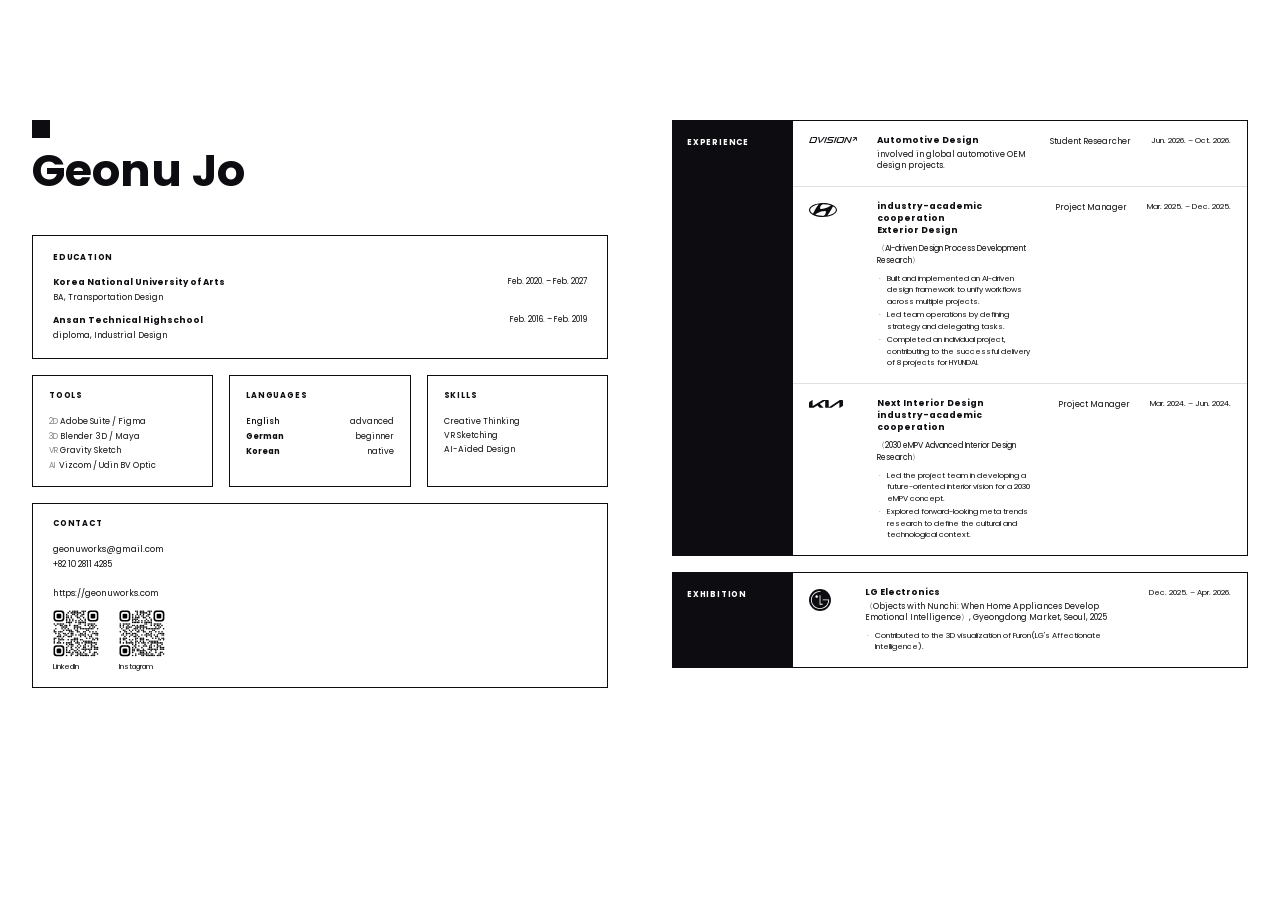
==== commit 495c6691: "Update about.html" ====
--- a/about.html
+++ b/about.html
@@ -11,9 +11,8 @@
 
     *, *::before, *::after { box-sizing:border-box; margin:0; padding:0; }
 
-    /* Responsive base font ─ matches index.html scaling */
-    html { 
-      font-size: clamp(12px, 0.9vw, 15px); 
+    html {
+      font-size: clamp(11px, 0.85vw, 14px);
       -webkit-text-size-adjust: 100%;
       text-size-adjust: 100%;
     }
@@ -23,345 +22,212 @@
       font-weight:400;
       background:#ffffff;
       color:#0D0D11;
-    }
-
-    /* ── BODY LAYOUT ── */
+      min-height:100vh;
+    }
+
     .body-layout {
       display:grid;
-      grid-template-columns: 300px 1fr;
-      padding:100px 48px 48px;
+      grid-template-columns: 1fr 1fr;
+      min-height:100vh;
+      padding-top:80px;
     }
 
     /* ── LEFT COLUMN ── */
-    .left-col { padding-right:40px; }
-
-    /* 기준 크기(0.82rem)로 통일 */
-    .bio {
-      font-size:0.82rem; 
-      line-height:1.75;
+    .left-col {
+      padding:40px 32px 48px;
+      display:flex;
+      flex-direction:column;
+      gap:0;
+    }
+
+    /* Name hero */
+    .name-hero {
+      margin-bottom:40px;
+    }
+    .name-icon {
+      width:18px; height:18px;
+      background:#0D0D11;
+      display:block;
+      margin-bottom:8px;
+    }
+    .name-hero h1 {
+      font-size:clamp(28px, 3.5vw, 52px);
+      font-weight:700;
+      line-height:1.1;
       color:#0D0D11;
-      margin-bottom:28px;
-    }
-    .bio strong { font-weight:700; }
-    .bio em { font-style:normal; font-weight:700; }
-
-    .skills-lang {
+    }
+
+    /* Box sections */
+    .box-section {
+      border:1px solid #0D0D11;
+      padding:16px 20px;
+      margin-bottom:16px;
+    }
+    .box-label {
+      font-size:0.72rem;
+      font-weight:700;
+      letter-spacing:0.1em;
+      color:#0D0D11;
+      margin-bottom:12px;
+    }
+
+    /* EDUCATION in box */
+    .edu-entry {
       display:grid;
-      grid-template-columns:1fr 1fr;
-      gap:0 16px;
-      margin-bottom:24px;
-    }
-
-    /* [좌측 카테고리] 기준 크기(0.82rem)로 통일 */
-    .left-section-label {
-      font-size:0.82rem;
-      font-weight:700;
-      letter-spacing:0.05em;
-      color:#0D0D11;
+      grid-template-columns:1fr auto;
+      gap:2px 16px;
       margin-bottom:10px;
     }
-
-    /* [좌측 항목들] 기준 크기(0.82rem)로 통일 */
-    .skill-list { list-style:none; display:flex; flex-direction:column; gap:4px; }
-    .skill-list li { font-size:0.82rem; color:#0D0D11; line-height:1.5; }
-
-    .lang-list { list-style:none; display:flex; flex-direction:column; gap:4px; }
-    .lang-row { display:flex; justify-content:space-between; align-items:baseline; font-size:0.82rem; }
-    .lang-row span:first-child { color:#0D0D11; }
-    .lang-row span:last-child  { color:#0D0D11; }
-
-    .tools-section { margin-bottom:24px; }
-    .tools-grid { display:flex; flex-direction:column; gap:4px; }
-    .tools-row { display:grid; grid-template-columns:28px 1fr; font-size:0.82rem; line-height:1.6; }
-    .tools-row .tool-key { color:#878788; font-weight:400; }
-    .tools-row span:last-child { color:#0D0D11; }
-
-    .contact-section { margin-bottom:20px; }
-    .contact-section p { font-size:0.82rem; color:#0D0D11; line-height:1.7; }
-    .contact-section a { color:#0D0D11; text-decoration:none; }
-
-    /* QR codes ─ responsive size via em so they scale with font */
-    .qr-section { display:flex; gap:24px; margin-top:8px; }
-    .qr-item { display:flex; flex-direction:column; align-items:flex-start; gap:6px; }
-    .qr-item span { font-size:0.75rem; color:#0D0D11; }
-    .qr-item img {
-      width: 5rem;
-      height: 5rem;
-      display:block;
-    }
+    .edu-entry:last-child { margin-bottom:0; }
+    .edu-name { font-size:0.78rem; font-weight:700; color:#0D0D11; grid-column:1; }
+    .edu-date { font-size:0.72rem; color:#0D0D11; grid-column:2; text-align:right; white-space:nowrap; }
+    .edu-major{ font-size:0.75rem; color:#0D0D11; grid-column:1 / 3; }
+
+    /* TOOLS / LANGUAGES / SKILLS side by side */
+    .tls-row {
+      display:grid;
+      grid-template-columns:1fr 1fr 1fr;
+      gap:16px;
+      margin-bottom:16px;
+    }
+    .tls-box {
+      border:1px solid #0D0D11;
+      padding:14px 16px;
+    }
+    .tls-item { font-size:0.75rem; color:#0D0D11; line-height:1.7; }
+    .tls-item .tls-key { color:#878788; font-size:0.72rem; }
+    .lang-row-item { display:flex; justify-content:space-between; font-size:0.75rem; line-height:1.8; }
+    .lang-row-item span:first-child { font-weight:500; }
+
+    /* CONTACT box */
+    .contact-box {
+      border:1px solid #0D0D11;
+      padding:14px 20px;
+      margin-bottom:16px;
+    }
+    .contact-box p { font-size:0.78rem; line-height:1.7; }
+    .contact-box a { color:#0D0D11; text-decoration:none; }
+    .contact-box .qr-row { display:flex; gap:20px; margin-top:10px; }
+    .qr-item { display:flex; flex-direction:column; align-items:flex-start; gap:4px; }
+    .qr-item img { width:4.2rem; height:4.2rem; display:block; }
+    .qr-item span { font-size:0.68rem; color:#0D0D11; }
 
     /* ── RIGHT COLUMN ── */
     .right-col {
-      padding-left:40px;
+      padding:40px 32px 48px;
+      display:flex;
+      flex-direction:column;
+      gap:0;
+    }
+
+    /* CV section cards */
+    .cv-card {
       display:grid;
-      grid-template-columns: 140px 40px 1fr 1fr 1fr; /* 카테고리 크기에 맞춰 140px로 조절 */
-      column-gap:0;
-      align-content:start;
-    }
-
-    /* each section spans all 5 cols */
-    .cv-section {
-      grid-column: 1 / 6;
+      grid-template-columns:120px 1fr;
+      border:1px solid #0D0D11;
+      margin-bottom:16px;
+      overflow:hidden;
+    }
+
+    .cv-card-label {
+      background:#0D0D11;
+      color:#fff;
+      font-size:0.72rem;
+      font-weight:700;
+      letter-spacing:0.1em;
+      padding:16px 14px;
+      display:flex;
+      align-items:flex-start;
+    }
+
+    .cv-card-body {
+      padding:0;
+      display:flex;
+      flex-direction:column;
+    }
+
+    /* Entry rows inside cards */
+    .cv-row {
       display:grid;
-      grid-template-columns: subgrid;
-      padding:28px 0;
-      border-top:1px solid #e0e0e0;
+      grid-template-columns:auto 1fr auto auto;
+      gap:0 20px;
+      padding:14px 16px;
+      border-bottom:1px solid #e0e0e0;
       align-items:start;
-      column-gap:10px;
-    }
-    .cv-section:first-child { padding-top:0; border-top:none; }
-
-    /* [우측 카테고리] 기준 크기(0.82rem)로 통일 */
-    .cv-section-label {
-      grid-column:1;
-      font-size:0.82rem;
-      font-weight:700;
-      letter-spacing:0.08em;
-      color:#0D0D11;
-      text-transform:uppercase;
+    }
+    .cv-row:last-child { border-bottom:none; }
+
+    .cv-row-logo {
+      width:48px;
+      display:flex;
+      align-items:flex-start;
       padding-top:2px;
     }
-
-    /* section body spans cols 2-5 */
-    .cv-section-body {
-      grid-column: 2 / 6;
-      display:grid;
-      grid-template-columns: subgrid;
-      row-gap:16px;
-      align-items:start;
-    }
-
-    /* each entry spans all 4 cols of section-body (cols 2-5) */
-    .cv-entry,
-    .exp-entry,
-    .exhibit-entry {
-      grid-column: 1 / 5;
-      display:grid;
-      grid-template-columns: subgrid;
-      align-items:start;
-    }
-
-    /* col 1 of body (=col 2 page): logo cell, right-aligned, 40px */
-    .logo-cell {
-      grid-column:1;
-      display:flex;
-      justify-content:flex-end;
-      align-items:flex-start;
-      padding-top:3px;
-    }
-    .logo-cell img { display:block; height:auto; }
-    .logo-hyundai { width:1.8rem; }
-    .logo-kia     { width:2.2rem; }
-    .logo-lg      { width:1.4rem; }
-
-    /* education/award: no logo → empty spacer in col1 */
-    .cv-entry-spacer { grid-column:1; }
-
-    /* col 2 of body (=col 3 page): institution/name */
-    .cv-entry-body { grid-column:2; }
-    .exp-body      { grid-column:2; }
-    .exhibit-entry .exhibit-body { grid-column:2 / 4; }
-    
-    /* EDUCATION 및 AWARD 기관명 크기 기준(0.82rem) 통일 */
-    .cv-entry-institution { font-size:0.82rem; font-weight:700; color:#0D0D11; line-height:1.4; }
-
-    /* col 3 of body (=col 4 page): role/result */
-    .cv-entry-col3 { grid-column:3; }
-    /* 전공 및 수상내역 역할 크기 기준(0.82rem) 통일 */
-    .cv-entry-role { grid-column:3; font-size:0.82rem; font-weight:400; color:#0D0D11; }
-
-    /* col 4 of body (=col 5 page): date, right-aligned ─ 기존 유지 */
-    .cv-entry-date { grid-column:4; font-size:0.75rem; color:#878788; text-align:right; white-space:nowrap; }
-
-    /* HYUNDAI, KIA 타이틀 영역 크기 기존(0.82rem) 유지 */
-    .exp-org { font-size:0.82rem; font-weight:400; color:#0D0D11; line-height:1.4; }
-    
-    /* ⚠️ 프로젝트 상세 정보 및 불릿 크기 원본 그대로 고정 (0.75rem, 0.72rem) */
-    .exp-org .sub     { font-weight:400; font-size:0.75rem; color:#0D0D11; display:block; }
-    .exp-org .project { font-size:0.75rem; font-weight:400; color:#0D0D11; display:block; margin-top:6px; }
-
-    .exp-bullets { margin-top:4px; list-style:none; display:flex; flex-direction:column; gap:2px; }
-    .exp-bullets li {
-      font-size:0.72rem; color:#0D0D11; line-height:1.55;
+    .cv-row-logo img { display:block; height:auto; }
+    .logo-dvision  { width:52px; }
+    .logo-hyundai  { width:28px; }
+    .logo-kia      { width:34px; }
+    .logo-lg       { width:22px; }
+
+    .cv-row-main {
+      display:flex;
+      flex-direction:column;
+      gap:2px;
+    }
+    .cv-row-title    { font-size:0.8rem; font-weight:700; color:#0D0D11; line-height:1.35; }
+    .cv-row-subtitle { font-size:0.75rem; color:#0D0D11; line-height:1.4; }
+    .cv-row-project  { font-size:0.72rem; color:#0D0D11; margin-top:4px; }
+    .cv-row-bullets  { list-style:none; margin-top:4px; display:flex; flex-direction:column; gap:2px; }
+    .cv-row-bullets li {
+      font-size:0.7rem; color:#0D0D11; line-height:1.5;
       padding-left:10px; position:relative;
     }
-    .exp-bullets li::before { content:'·'; position:absolute; left:2px; color:#878788; }
-
-    /* Exhibition: 타이틀 및 기존 불릿 크기 원본 그대로 고정 */
-    .exhibit-entry .exhibit-body { grid-column:2/4; }
-    .exhibit-body .title    { font-size:0.82rem; font-weight:700; color:#0D0D11; }
-    .exhibit-body .subtitle { font-size:0.75rem; color:#0D0D11; margin-top:2px; }
-    .exhibit-body .bullet {
-      font-size:0.72rem; color:#0D0D11; margin-top:6px;
-      padding-left:10px; position:relative; line-height:1.55;
-    }
-    .exhibit-body .bullet::before { content:'·'; position:absolute; left:2px; color:#878788; }
-
-    /* ═══════════════════════════════
-       📱 모바일 및 가로 모드 최적화 레이아웃 오버라이드
-       (데스크톱 그리드 구조에 절대 오염을 주지 않도록 완벽 분리 격리)
-    ═══════════════════════════════ */
+    .cv-row-bullets li::before { content:'·'; position:absolute; left:2px; color:#878788; }
+
+    .cv-row-role { font-size:0.75rem; color:#0D0D11; white-space:nowrap; text-align:right; }
+    .cv-row-date { font-size:0.7rem; color:#0D0D11; white-space:nowrap; text-align:right; }
+
+    /* education / award: no logo, 3-col */
+    .cv-row.no-logo {
+      grid-template-columns:1fr auto auto;
+      gap:0 16px;
+    }
+
+    /* exhibit: logo + body spans 3 cols + date */
+    .cv-row.exhibit-row {
+      grid-template-columns:auto 1fr auto;
+    }
+    .cv-row.exhibit-row .cv-row-logo { width:36px; }
+
+    /* ── MOBILE ── */
     @media (max-width: 768px), (max-width: 915px) and (orientation: landscape) {
+
       .body-layout {
-        display: flex !important;
-        flex-direction: column !important;
-        padding: 120px 24px 40px !important; /* 상단 헤더 안전 여백 확보 */
+        grid-template-columns:1fr;
+        min-height:auto;
       }
-      
-      /* 모바일 레이아웃 단일 열 유연화 */
-      .left-col, .right-col {
-        padding-right: 0 !important;
-        padding-left: 0 !important;
-        width: 100% !important;
-        display: flex !important;
-        flex-direction: column !important;
+
+      .left-col {
+        padding:20px 16px 32px;
+        border-right:none;
+        border-bottom:1px solid #e0e0e0;
       }
-      
-      .cv-section, .cv-section-body, .cv-entry, .exp-entry, .exhibit-entry {
-        display: flex !important;
-        flex-direction: column !important;
-        width: 100% !important;
-        gap: 8px !important;
+
+      .name-hero h1 { font-size:clamp(24px, 8vw, 40px); }
+      .tls-row { grid-template-columns:1fr 1fr; }
+
+      .right-col { padding:20px 16px 48px; }
+
+      .cv-card { grid-template-columns:1fr; }
+      .cv-card-label { padding:10px 14px; }
+
+      .cv-row {
+        grid-template-columns:auto 1fr;
+        gap:0 10px;
       }
-
-      .cv-section {
-        padding: 20px 0 !important;
-        border-top: 1px solid #e0e0e0 !important;
-      }
-      .cv-section:first-child { border-top: none !important; }
-
-      .logo-cell {
-        justify-content: flex-start !important;
-        padding-top: 0 !important;
-        margin-bottom: 2px !important;
-      }
-
-      /* 💡 유연한 모바일 가로/세로 순서 레이아웃 배치 기법 */
-      .bio { order: 1; margin-bottom: 24px !important; }
-      .right-col { order: 2; }
-      
-      /* 모바일 하단 재배치 타겟 구조 */
-      .skills-lang { 
-        order: 3 !important; 
-        margin-top: 32px !important; 
-        border-top: 1px solid #e0e0e0 !important; 
-        padding-top: 24px !important;
-        margin-bottom: 16px !important;
-      }
-
-      /* CONTACTS(좌측) / TOOLS(우측) 가로 정렬 및 순서 지정 */
-      .tools-section { 
-        order: 5 !important; 
-        width: 50% !important;
-        margin-bottom: 0 !important;
-      }
-      .contact-section { 
-        order: 4 !important; 
-        width: 50% !important;
-        margin-bottom: 0 !important;
-      }
-      
-      /* CONTACTS와 TOOLS를 한 줄에 두기 위한 left-col 하위의 흐름 정돈 */
-      .left-col {
-        display: flex !important;
-        flex-direction: column !important;
-      }
-      
-      /* 임시 가로 정렬 바인딩 컨테이너 가상화 효과 */
-      .left-col {
-        position: relative;
-      }
-      
-      /* 모바일 정렬 상태에서 텍스트 감싸기 우회형 구조 설계 */
-      @media (min-width: 0px) {
-        .skills-lang { display: grid !important; grid-template-columns: 1fr 1fr !important; }
-        /* 접점 연동: CONTACTS를 좌측에, TOOLS를 우측에 나란히 같은 줄 배치 */
-        .contact-section, .tools-section { display: inline-block !important; vertical-align: top; }
-        .contact-section { float: left; width: 50% !important; }
-        .tools-section { float: right; width: 50% !important; padding-left: 16px; }
-        .qr-section { clear: both; order: 6 !important; margin-top: 24px !important; }
-      }
-
-      /* 💡 요구사항: 모바일 타이틀 행 좌우 2단 분할 정렬 구조 변환 */
-      .cv-entry, .exp-entry, .exhibit-entry {
-        position: relative;
-      }
-
-      /* EDUCATION 가로 정렬 */
-      .cv-section:nth-of-type(1) .cv-entry-body::after {
-        content: '';
-        display: block;
-        clear: both;
-      }
-      
-      /* 텍스트 2단 강제 개행 매핑 */
-      .cv-entry-institution, .exhibit-body .title {
-        display: inline-block !important;
-        float: left;
-        font-size: 0.82rem !important;
-        font-weight: 700 !important;
-      }
-      .cv-entry-date {
-        display: inline-block !important;
-        float: right;
-        text-align: right !important;
-        font-size: 0.75rem !important;
-        color: #878788 !important;
-        position: static !important;
-      }
-      .cv-entry-role, .cv-entry-col3 {
-        clear: both;
-        display: block !important;
-        margin-top: 4px !important;
-      }
-
-      /* EXPERIENCE: Project Manager 라인 2단 정렬 */
-      .exp-entry {
-        display: block !important;
-      }
-      .exp-body {
-        display: block !important;
-      }
-      .exp-body::before {
-        content: 'Project Manager';
-        font-size: 0.82rem !important;
-        font-weight: 700 !important;
-        color: #0D0D11;
-        float: left;
-        margin-bottom: 4px;
-      }
-      /* 기존 독립 배치되어 있던 하단 직무 텍스트는 모바일에서 숨김 (상단 라인 결합 완료) */
-      .right-col .cv-section:nth-of-type(3) .cv-entry-role {
-        display: none !important;
-      }
-
-      /* EXHIBITION: LG Electronics × K-Arts 라인 2단 정렬 */
-      .exhibit-body {
-        display: block !important;
-      }
-      .exhibit-body .subtitle {
-        clear: both;
-      }
-
-      /* ★ 요구사항: 한국예술종합학교 날짜 옆 (estimated) 구문 모바일에서 제거 */
-      .cv-section:nth-of-type(1) .cv-entry:nth-of-type(1) .cv-entry-date {
-        font-size: 0px !important;
-        color: transparent !important;
-      }
-      .cv-section:nth-of-type(1) .cv-entry:nth-of-type(1) .cv-entry-date::before {
-        content: 'Feb. 2020. – Aug. 2027.';
-        font-size: 0.75rem !important;
-        color: #878788 !important;
-      }
-    }
-
-    /* 아이폰 가로 모드 뷰포트 맞춤 */
-    @media (max-width: 915px) and (orientation: landscape) {
-      .body-layout { 
-        padding: 96px 24px 40px !important; 
-        min-height: 100svh !important; 
-      }
-      .cv-section { padding: 14px 0 !important; }
+      .cv-row-role, .cv-row-date { text-align:left; }
+      .cv-row.no-logo { grid-template-columns:1fr; }
+      .cv-row.exhibit-row { grid-template-columns:auto 1fr; }
     }
   </style>
 </head>
@@ -369,160 +235,148 @@
 
   <div class="body-layout">
 
+    <!-- ── LEFT ── -->
     <aside class="left-col">
 
-      <div class="bio">
-        <p>I'm <strong>Geonu Jo</strong>, a 4th-year mobility design student who is interested in future-oriented designs.</p>
-        <br>
-        <p>Buckminster Fuller, an American architect, once said, <em>"The best way to predict the future is to design it."</em> As a design student, my role is not only to adapt to new technologies but to use them as tools to reshape the future.</p>
-        <br>
-        <p>Through speculative mobility projects, I've developed a mindset that constantly asks, <em>"What's next?"</em> I aim to design transportations actively shape the upcoming future.</p>
-      </div>
-
-      <div class="skills-lang">
-        <div>
-          <div class="left-section-label">SKILLS</div>
-          <ul class="skill-list">
-            <li>Creative Thinking</li>
-            <li>Team Leadership</li>
-            <li>XR Sketch</li>
-          </ul>
-        </div>
-        <div>
-          <div class="left-section-label">LANGUAGE</div>
-          <ul class="lang-list">
-            <li class="lang-row"><span>English</span><span>advanced</span></li>
-            <li class="lang-row"><span>Korean</span><span>native</span></li>
-          </ul>
-        </div>
-      </div>
-
-      <div class="tools-section">
-        <div class="left-section-label">TOOLS</div>
-        <div class="tools-grid">
-          <div class="tools-row"><span class="tool-key">2D</span><span>Adobe Suite / Figma</span></div>
-          <div class="tools-row"><span class="tool-key">3D</span><span>Blender 3D / Maya</span></div>
-          <div class="tools-row"><span class="tool-key">AI</span><span>Vizcom / Udin BV Optic</span></div>
-          <div class="tools-row"><span class="tool-key">XR</span><span>Gravity Sketch</span></div>
-        </div>
-      </div>
-
-      <div class="contact-section">
-        <div class="left-section-label">CONTACTS</div>
+      <div class="name-hero">
+        <span class="name-icon"></span>
+        <h1>Geonu Jo</h1>
+      </div>
+
+      <!-- EDUCATION -->
+      <div class="box-section">
+        <div class="box-label">EDUCATION</div>
+        <div class="edu-entry">
+          <div class="edu-name">Korea National University of Arts</div>
+          <div class="edu-date">Feb. 2020. – Feb. 2027</div>
+          <div class="edu-major">BA, Transportation Design</div>
+        </div>
+        <div class="edu-entry">
+          <div class="edu-name">Ansan Technical Highschool</div>
+          <div class="edu-date">Feb. 2016. – Feb. 2019</div>
+          <div class="edu-major">diploma, Industrial Design</div>
+        </div>
+      </div>
+
+      <!-- TOOLS / LANGUAGES / SKILLS -->
+      <div class="tls-row">
+        <div class="tls-box">
+          <div class="box-label">TOOLS</div>
+          <div class="tls-item"><span class="tls-key">2D&nbsp;</span>Adobe Suite / Figma</div>
+          <div class="tls-item"><span class="tls-key">3D&nbsp;</span>Blender 3D / Maya</div>
+          <div class="tls-item"><span class="tls-key">VR&nbsp;</span>Gravity Sketch</div>
+          <div class="tls-item"><span class="tls-key">AI&nbsp;&nbsp;</span>Vizcom / Udin BV Optic</div>
+        </div>
+        <div class="tls-box">
+          <div class="box-label">LANGUAGES</div>
+          <div class="lang-row-item"><span>English</span><span>advanced</span></div>
+          <div class="lang-row-item"><span><strong>German</strong></span><span>beginner</span></div>
+          <div class="lang-row-item"><span><strong>Korean</strong></span><span>native</span></div>
+        </div>
+        <div class="tls-box">
+          <div class="box-label">SKILLS</div>
+          <div class="tls-item">Creative Thinking</div>
+          <div class="tls-item">VR Sketching</div>
+          <div class="tls-item">AI-Aided Design</div>
+        </div>
+      </div>
+
+      <!-- CONTACT -->
+      <div class="contact-box">
+        <div class="box-label">CONTACT</div>
         <p><a href="mailto:geonuworks@gmail.com">geonuworks@gmail.com</a></p>
         <p>+82 10 2811 4285</p>
-      </div>
-
-      <div class="qr-section">
-        <div class="qr-item">
-          <img src="source/icons/qr_linkedin.svg" alt="LinkedIn QR" />
-          <span>Linkedin</span>
-        </div>
-        <div class="qr-item">
-          <img src="source/icons/qr_instagram.svg" alt="Instagram QR" />
-          <span>Instagram</span>
+        <p>&nbsp;</p>
+        <p>https://geonuworks.com</p>
+        <div class="qr-row">
+          <div class="qr-item">
+            <img src="source/icons/qr_linkedin.svg" alt="LinkedIn QR" />
+            <span>LinkedIn</span>
+          </div>
+          <div class="qr-item">
+            <img src="source/icons/qr_instagram.svg" alt="Instagram QR" />
+            <span>Instagram</span>
+          </div>
         </div>
       </div>
 
     </aside>
 
+    <!-- ── RIGHT ── -->
     <main class="right-col">
 
-      <div class="cv-section">
-        <div class="cv-section-label">EDUCATION</div>
-        <div class="cv-section-body">
-          <div class="cv-entry">
-            <div class="cv-entry-spacer"></div>
-            <div class="cv-entry-body">
-              <div class="cv-entry-institution">Korea National University of Arts</div>
-            </div>
-            <div class="cv-entry-col3" style="font-size:0.82rem;font-weight:400;color:#0D0D11;">BA, Transportation Design</div>
-            <div class="cv-entry-date">Feb. 2020. – Aug. 2027. (estimated)</div>
-          </div>
-          <div class="cv-entry">
-            <div class="cv-entry-spacer"></div>
-            <div class="cv-entry-body">
-              <div class="cv-entry-institution">Ansan Technical Highschool</div>
-            </div>
-            <div class="cv-entry-col3" style="font-size:0.82rem;font-weight:400;color:#0D0D11;">highschool diploma, Industrial Design</div>
-            <div class="cv-entry-date">Feb. 2016. – Feb. 2019.</div>
-          </div>
-        </div>
-      </div>
-
-      <div class="cv-section">
-        <div class="cv-section-label">HONOR &amp; AWARD</div>
-        <div class="cv-section-body">
-          <div class="cv-entry">
-            <div class="cv-entry-spacer"></div>
-            <div class="cv-entry-body">
-              <div class="cv-entry-institution">Volvo Design Competition 2026</div>
-            </div>
-            <div class="cv-entry-col3" style="font-size:0.82rem;font-weight:400;color:#0D0D11;">Shortlisted (Phase 1)</div>
-            <div class="cv-entry-date">Mar. 2026.</div>
-          </div>
-        </div>
-      </div>
-
-      <div class="cv-section">
-        <div class="cv-section-label">EXPERIENCE</div>
-        <div class="cv-section-body">
-
-          <div class="exp-entry">
-            <div class="logo-cell">
+      <!-- EXPERIENCE -->
+      <div class="cv-card">
+        <div class="cv-card-label">EXPERIENCE</div>
+        <div class="cv-card-body">
+
+          <!-- DVISION -->
+          <div class="cv-row">
+            <div class="cv-row-logo">
+              <img class="logo-dvision" src="source/icons/logo_dvision.svg" alt="DVISION" />
+            </div>
+            <div class="cv-row-main">
+              <div class="cv-row-title">Automotive Design</div>
+              <div class="cv-row-subtitle">involved in global automotive OEM design projects.</div>
+            </div>
+            <div class="cv-row-role">Student Researcher</div>
+            <div class="cv-row-date">Jun. 2026. – Oct. 2026.</div>
+          </div>
+
+          <!-- HYUNDAI -->
+          <div class="cv-row">
+            <div class="cv-row-logo">
               <img class="logo-hyundai" src="source/icons/logo_hyundai.svg" alt="Hyundai" />
             </div>
-            <div class="exp-body">
-              <div class="exp-org">
-                <strong>HYUNDAI</strong> industry-academic cooperation
-                <span class="sub">Exterior Design</span>
-                <span class="project">〈AI-driven Design Process Development Research〉</span>
-              </div>
-              <ul class="exp-bullets">
+            <div class="cv-row-main">
+              <div class="cv-row-title">industry-academic cooperation<br>Exterior Design</div>
+              <div class="cv-row-project">〈AI-driven Design Process Development Research〉</div>
+              <ul class="cv-row-bullets">
                 <li>Built and implemented an AI-driven design framework to unify workflows across multiple projects.</li>
                 <li>Led team operations by defining strategy and delegating tasks.</li>
-                <li>Completed an individual project within the framework, contributing to the successful delivery of 8 projects for HYUNDAI.</li>
+                <li>Completed an individual project, contributing to the successful delivery of 8 projects for HYUNDAI.</li>
               </ul>
             </div>
-            <div class="cv-entry-role">Project Manager</div>
-            <div class="cv-entry-date">Mar. 2025. – Dec. 2025.</div>
-          </div>
-
-          <div class="exp-entry">
-            <div class="logo-cell">
+            <div class="cv-row-role">Project Manager</div>
+            <div class="cv-row-date">Mar. 2025. – Dec. 2025.</div>
+          </div>
+
+          <!-- KIA -->
+          <div class="cv-row">
+            <div class="cv-row-logo">
               <img class="logo-kia" src="source/icons/logo_kia.svg" alt="KIA" />
             </div>
-            <div class="exp-body">
-              <div class="exp-org">
-                <strong>KIA</strong> industry-academic cooperation
-                <span class="sub">Next Interior Design</span>
-                <span class="project">〈2030 eMPV Advanced Interior Design Research〉</span>
-              </div>
-              <ul class="exp-bullets">
+            <div class="cv-row-main">
+              <div class="cv-row-title">Next Interior Design<br>industry-academic cooperation</div>
+              <div class="cv-row-project">〈2030 eMPV Advanced Interior Design Research〉</div>
+              <ul class="cv-row-bullets">
                 <li>Led the project team in developing a future-oriented interior vision for a 2030 eMPV concept.</li>
                 <li>Explored forward-looking meta trends research to define the cultural and technological context.</li>
               </ul>
             </div>
-            <div class="cv-entry-role">Project Manager</div>
-            <div class="cv-entry-date">Mar. 2024. – Jun. 2024.</div>
-          </div>
-
-        </div>
-      </div>
-
-      <div class="cv-section">
-        <div class="cv-section-label">EXHIBITION</div>
-        <div class="cv-section-body">
-          <div class="exhibit-entry">
-            <div class="logo-cell">
+            <div class="cv-row-role">Project Manager</div>
+            <div class="cv-row-date">Mar. 2024. – Jun. 2024.</div>
+          </div>
+
+        </div>
+      </div>
+
+      <!-- EXHIBITION -->
+      <div class="cv-card">
+        <div class="cv-card-label">EXHIBITION</div>
+        <div class="cv-card-body">
+          <div class="cv-row exhibit-row">
+            <div class="cv-row-logo">
               <img class="logo-lg" src="source/icons/logo_lg.svg" alt="LG" />
             </div>
-            <div class="exhibit-body">
-              <div class="title">LG Electronics × K-Arts</div>
-              <div class="subtitle">〈Objects with Nunchi: When Home Appliances Develop Emotional Intelligence〉,<br>Gyeongdong Market, Seoul, 2025</div>
-              <div class="bullet">Contributed to the 3D visualization of Furon(LG's Affectionate Intelligence).</div>
-            </div>
-            <div class="cv-entry-date">Dec. 2025. – Apr. 2026.</div>
+            <div class="cv-row-main">
+              <div class="cv-row-title">LG Electronics</div>
+              <div class="cv-row-subtitle">〈Objects with Nunchi: When Home Appliances Develop Emotional Intelligence〉, Gyeongdong Market, Seoul, 2025</div>
+              <ul class="cv-row-bullets">
+                <li>Contributed to the 3D visualization of Furon(LG's Affectionate Intelligence).</li>
+              </ul>
+            </div>
+            <div class="cv-row-date">Dec. 2025. – Apr. 2026.</div>
           </div>
         </div>
       </div>
@@ -532,10 +386,12 @@
 
 <script>
 (function() {
+  const isMobile = () => window.innerWidth <= 768 || (window.innerWidth <= 915 && window.innerHeight < window.innerWidth);
+
   let wheelAccum = 0, wheelTimer = null;
   const THRESHOLD = 50;
   window.addEventListener('wheel', (e) => {
-    if (window.innerWidth <= 768) return; 
+    if (isMobile()) return;
     const el = document.documentElement;
     const atTop    = el.scrollTop <= 0;
     const atBottom = el.scrollTop + el.clientHeight >= el.scrollHeight - 4;
@@ -548,6 +404,20 @@
     if (dir < 0 && atTop)    window.parent.postMessage('scroll-up-edge',   '*');
     if (dir > 0 && atBottom) window.parent.postMessage('scroll-down-edge', '*');
   }, { passive: true });
+
+  let touchY0 = null;
+  window.addEventListener('touchstart', e => { touchY0 = e.touches[0].clientY; }, { passive: true });
+  window.addEventListener('touchend', e => {
+    if (touchY0 === null) return;
+    const dy = touchY0 - e.changedTouches[0].clientY;
+    touchY0 = null;
+    if (Math.abs(dy) < 60) return;
+    const el = document.documentElement;
+    const atTop    = el.scrollTop <= 0;
+    const atBottom = el.scrollTop + el.clientHeight >= el.scrollHeight - 4;
+    if (dy < 0 && atTop)    window.parent.postMessage('scroll-up-edge',   '*');
+    if (dy > 0 && atBottom) window.parent.postMessage('scroll-down-edge', '*');
+  }, { passive: true });
 })();
 </script>
 </body>
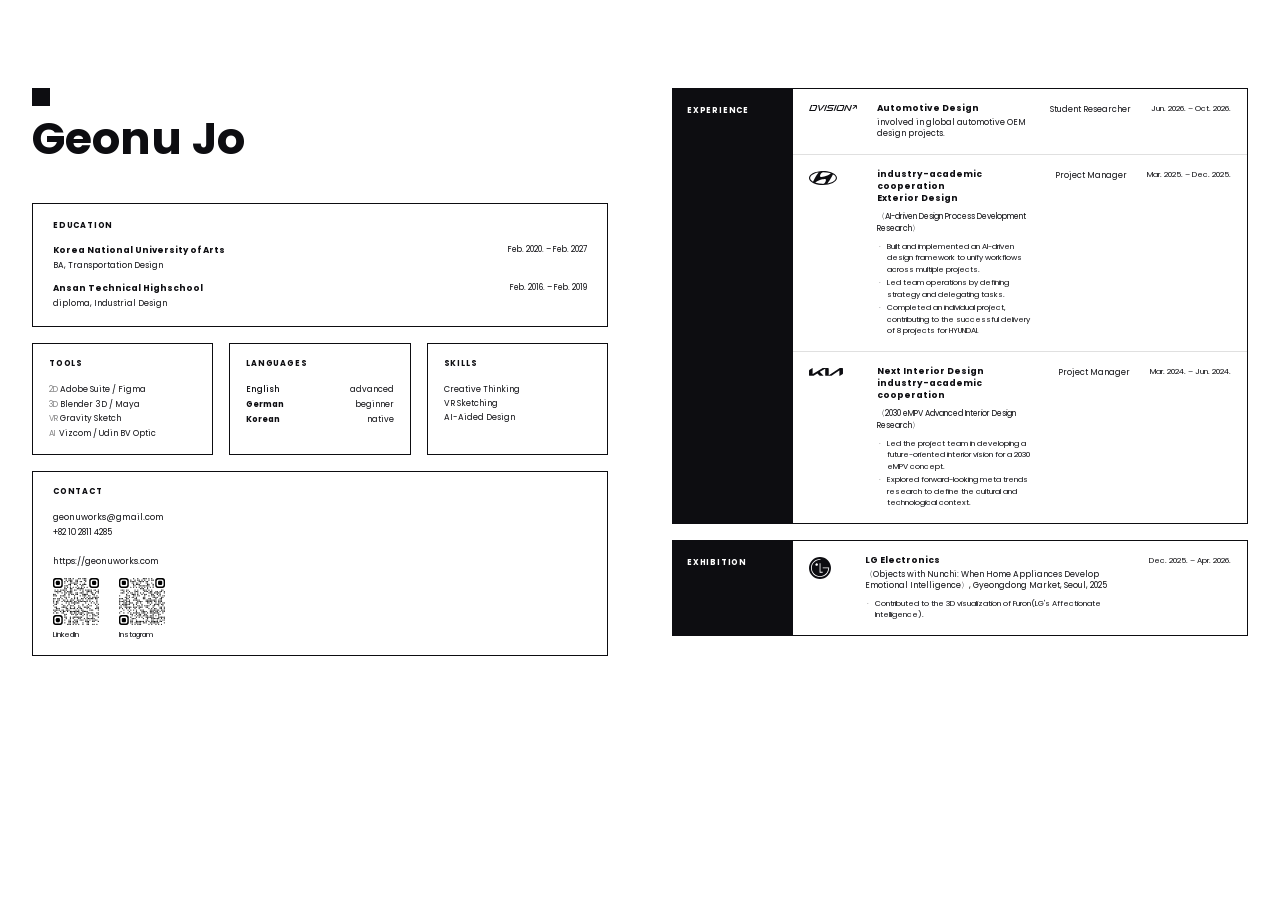
==== commit 92c41d6d: "update" ====
--- a/about.html
+++ b/about.html
@@ -29,7 +29,7 @@
       display:grid;
       grid-template-columns: 1fr 1fr;
       min-height:100vh;
-      padding-top:80px;
+      padding-top:48px;
     }
 
     /* ── LEFT COLUMN ── */
@@ -185,6 +185,8 @@
     .cv-row-bullets li::before { content:'·'; position:absolute; left:2px; color:#878788; }
 
     .cv-row-role { font-size:0.75rem; color:#0D0D11; white-space:nowrap; text-align:right; }
+    /* 모바일에서만 날짜를 role 옆에 붙여 보여주기 위해 · 이후는 데스크톱에서 숨김 */
+    .cv-row-role .role-date { display:none; }
     .cv-row-date { font-size:0.7rem; color:#0D0D11; white-space:nowrap; text-align:right; }
 
     /* education / award: no logo, 3-col */
@@ -205,6 +207,7 @@
       .body-layout {
         grid-template-columns:1fr;
         min-height:auto;
+        padding-top:60px;
       }
 
       .left-col {
@@ -221,13 +224,35 @@
       .cv-card { grid-template-columns:1fr; }
       .cv-card-label { padding:10px 14px; }
 
+      /* logo + main 위, role + date 아래 별도 행으로 */
       .cv-row {
-        grid-template-columns:auto 1fr;
-        gap:0 10px;
-      }
-      .cv-row-role, .cv-row-date { text-align:left; }
-      .cv-row.no-logo { grid-template-columns:1fr; }
-      .cv-row.exhibit-row { grid-template-columns:auto 1fr; }
+        grid-template-columns: auto 1fr auto;
+        grid-template-rows: auto auto;
+        gap:4px 12px;
+      }
+      .cv-row-logo { grid-column:1; grid-row:1; }
+      .cv-row-main { grid-column:2 / 4; grid-row:1; }
+      .cv-row-role {
+        grid-column:1 / 3; grid-row:2;
+        text-align:left;
+        font-size:0.72rem;
+        color:#878788;
+        white-space:normal;
+      }
+      .cv-row-date {
+        grid-column:3; grid-row:2;
+        font-size:0.72rem;
+        color:#878788;
+        text-align:right;
+        white-space:nowrap;
+      }
+
+      .cv-row.no-logo { grid-template-columns:1fr auto; }
+      .cv-row.exhibit-row { grid-template-columns: auto 1fr; grid-template-rows: auto auto; }
+      .cv-row.exhibit-row .cv-row-date {
+        grid-column:1 / 3; grid-row:2;
+        text-align:left;
+      }
     }
   </style>
 </head>
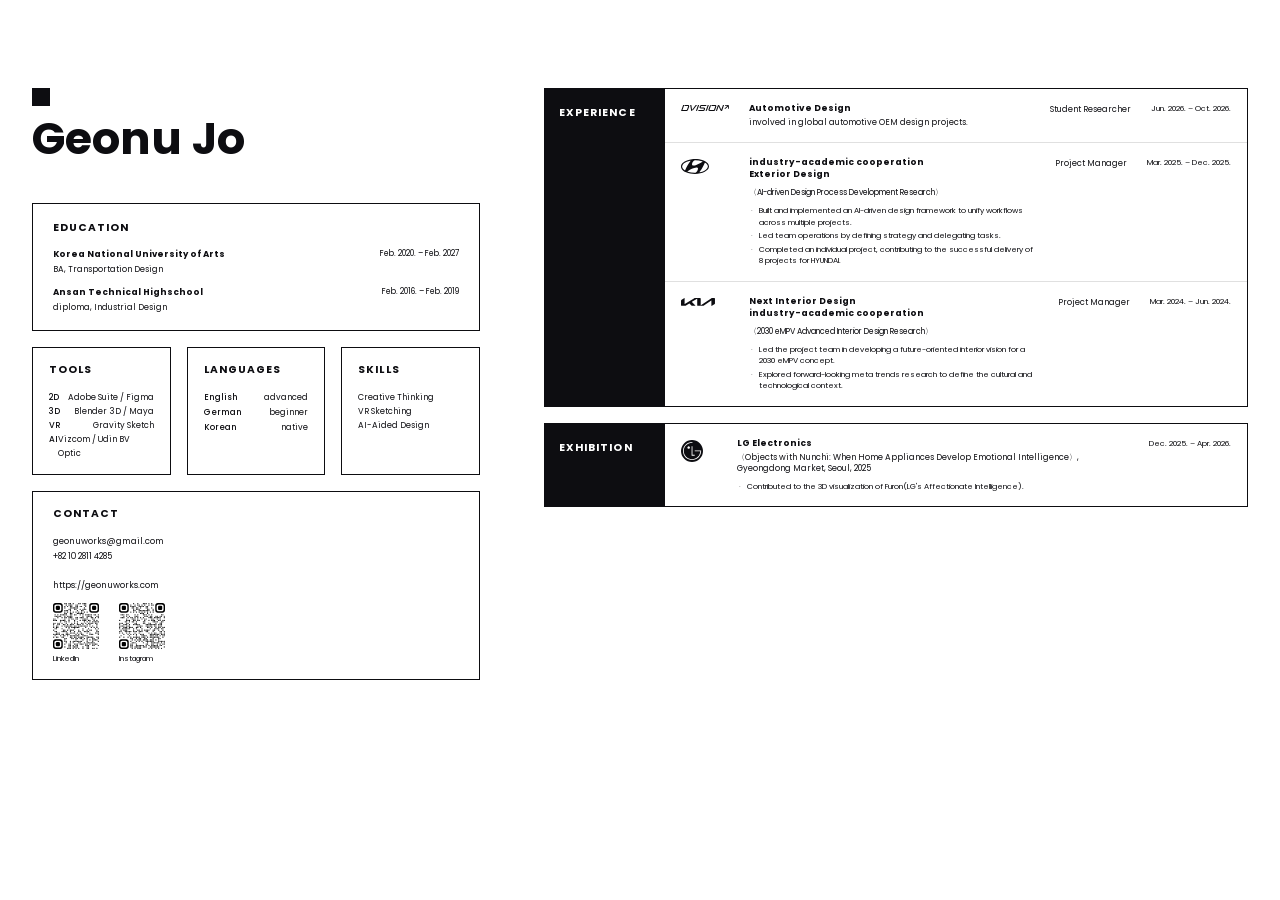
==== commit 3c81154b: "Update about.html" ====
--- a/about.html
+++ b/about.html
@@ -27,7 +27,7 @@
 
     .body-layout {
       display:grid;
-      grid-template-columns: 1fr 1fr;
+      grid-template-columns: 2fr 3fr;
       min-height:100vh;
       padding-top:48px;
     }
@@ -64,7 +64,7 @@
       margin-bottom:16px;
     }
     .box-label {
-      font-size:0.72rem;
+      font-size:0.96rem;
       font-weight:700;
       letter-spacing:0.1em;
       color:#0D0D11;
@@ -94,8 +94,8 @@
       border:1px solid #0D0D11;
       padding:14px 16px;
     }
-    .tls-item { font-size:0.75rem; color:#0D0D11; line-height:1.7; }
-    .tls-item .tls-key { color:#878788; font-size:0.72rem; }
+    .tls-item { font-size:0.75rem; color:#0D0D11; line-height:1.7; display:flex; justify-content:space-between; }
+    .tls-item .tls-key { color:#0D0D11; font-size:0.75rem; font-weight:500; }
     .lang-row-item { display:flex; justify-content:space-between; font-size:0.75rem; line-height:1.8; }
     .lang-row-item span:first-child { font-weight:500; }
 
@@ -132,7 +132,7 @@
     .cv-card-label {
       background:#0D0D11;
       color:#fff;
-      font-size:0.72rem;
+      font-size:0.96rem;
       font-weight:700;
       letter-spacing:0.1em;
       padding:16px 14px;
@@ -287,16 +287,16 @@
       <div class="tls-row">
         <div class="tls-box">
           <div class="box-label">TOOLS</div>
-          <div class="tls-item"><span class="tls-key">2D&nbsp;</span>Adobe Suite / Figma</div>
-          <div class="tls-item"><span class="tls-key">3D&nbsp;</span>Blender 3D / Maya</div>
-          <div class="tls-item"><span class="tls-key">VR&nbsp;</span>Gravity Sketch</div>
-          <div class="tls-item"><span class="tls-key">AI&nbsp;&nbsp;</span>Vizcom / Udin BV Optic</div>
+          <div class="tls-item"><span class="tls-key">2D</span><span>Adobe Suite / Figma</span></div>
+          <div class="tls-item"><span class="tls-key">3D</span><span>Blender 3D / Maya</span></div>
+          <div class="tls-item"><span class="tls-key">VR</span><span>Gravity Sketch</span></div>
+          <div class="tls-item"><span class="tls-key">AI</span><span>Vizcom / Udin BV Optic</span></div>
         </div>
         <div class="tls-box">
           <div class="box-label">LANGUAGES</div>
           <div class="lang-row-item"><span>English</span><span>advanced</span></div>
-          <div class="lang-row-item"><span><strong>German</strong></span><span>beginner</span></div>
-          <div class="lang-row-item"><span><strong>Korean</strong></span><span>native</span></div>
+          <div class="lang-row-item"><span>German</span><span>beginner</span></div>
+          <div class="lang-row-item"><span>Korean</span><span>native</span></div>
         </div>
         <div class="tls-box">
           <div class="box-label">SKILLS</div>
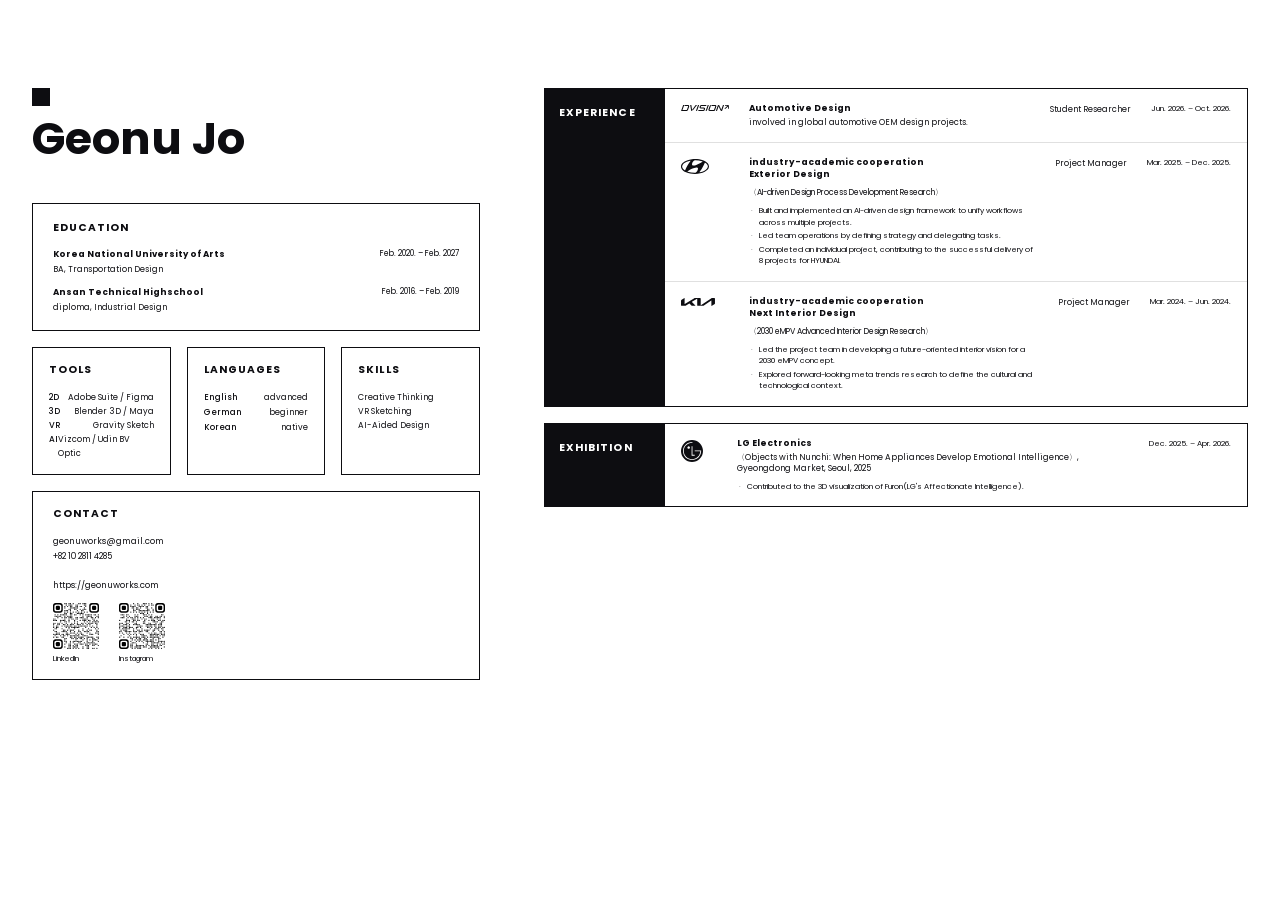
==== commit 51091d40: "Update role and project titles in about.html" ====
--- a/about.html
+++ b/about.html
@@ -372,7 +372,7 @@
               <img class="logo-kia" src="source/icons/logo_kia.svg" alt="KIA" />
             </div>
             <div class="cv-row-main">
-              <div class="cv-row-title">Next Interior Design<br>industry-academic cooperation</div>
+              <div class="cv-row-title">industry-academic cooperation<br>Next Interior Design</div>
               <div class="cv-row-project">〈2030 eMPV Advanced Interior Design Research〉</div>
               <ul class="cv-row-bullets">
                 <li>Led the project team in developing a future-oriented interior vision for a 2030 eMPV concept.</li>
@@ -446,4 +446,4 @@
 })();
 </script>
 </body>
-</html>+</html>
